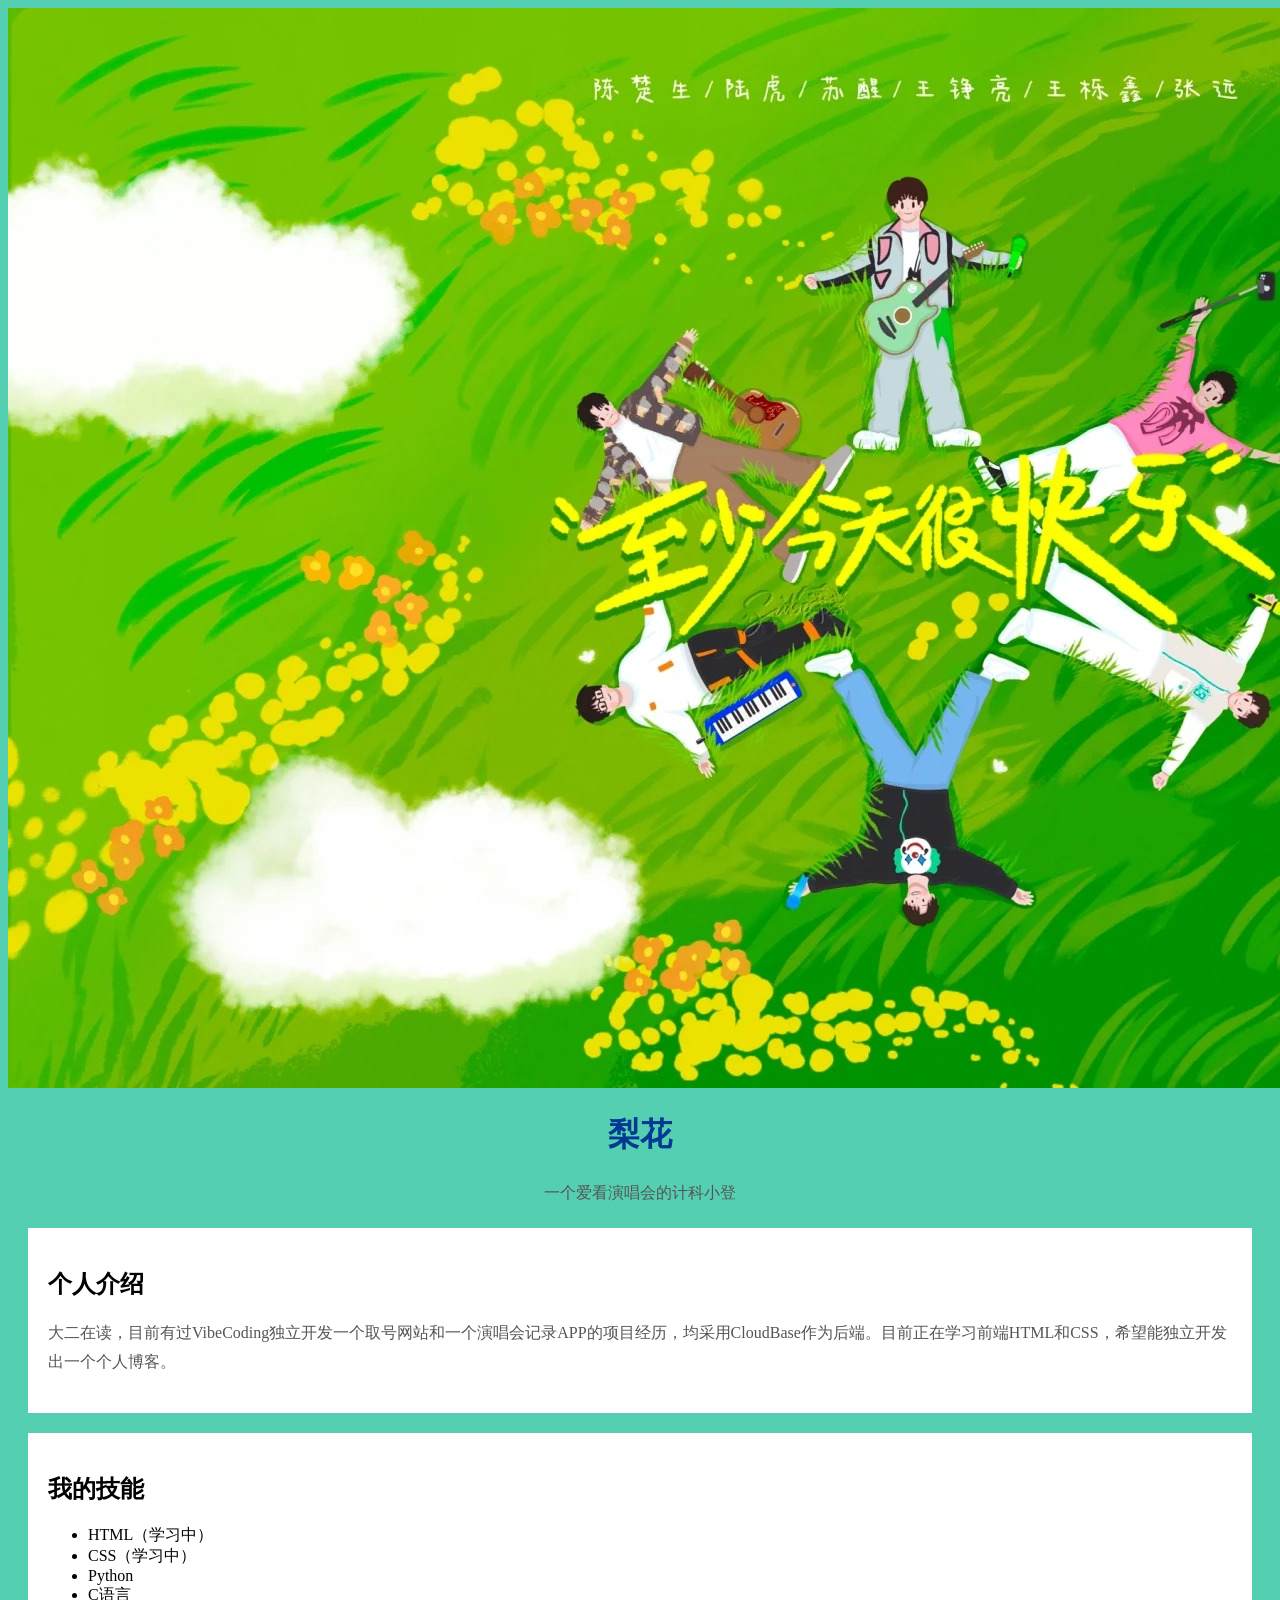
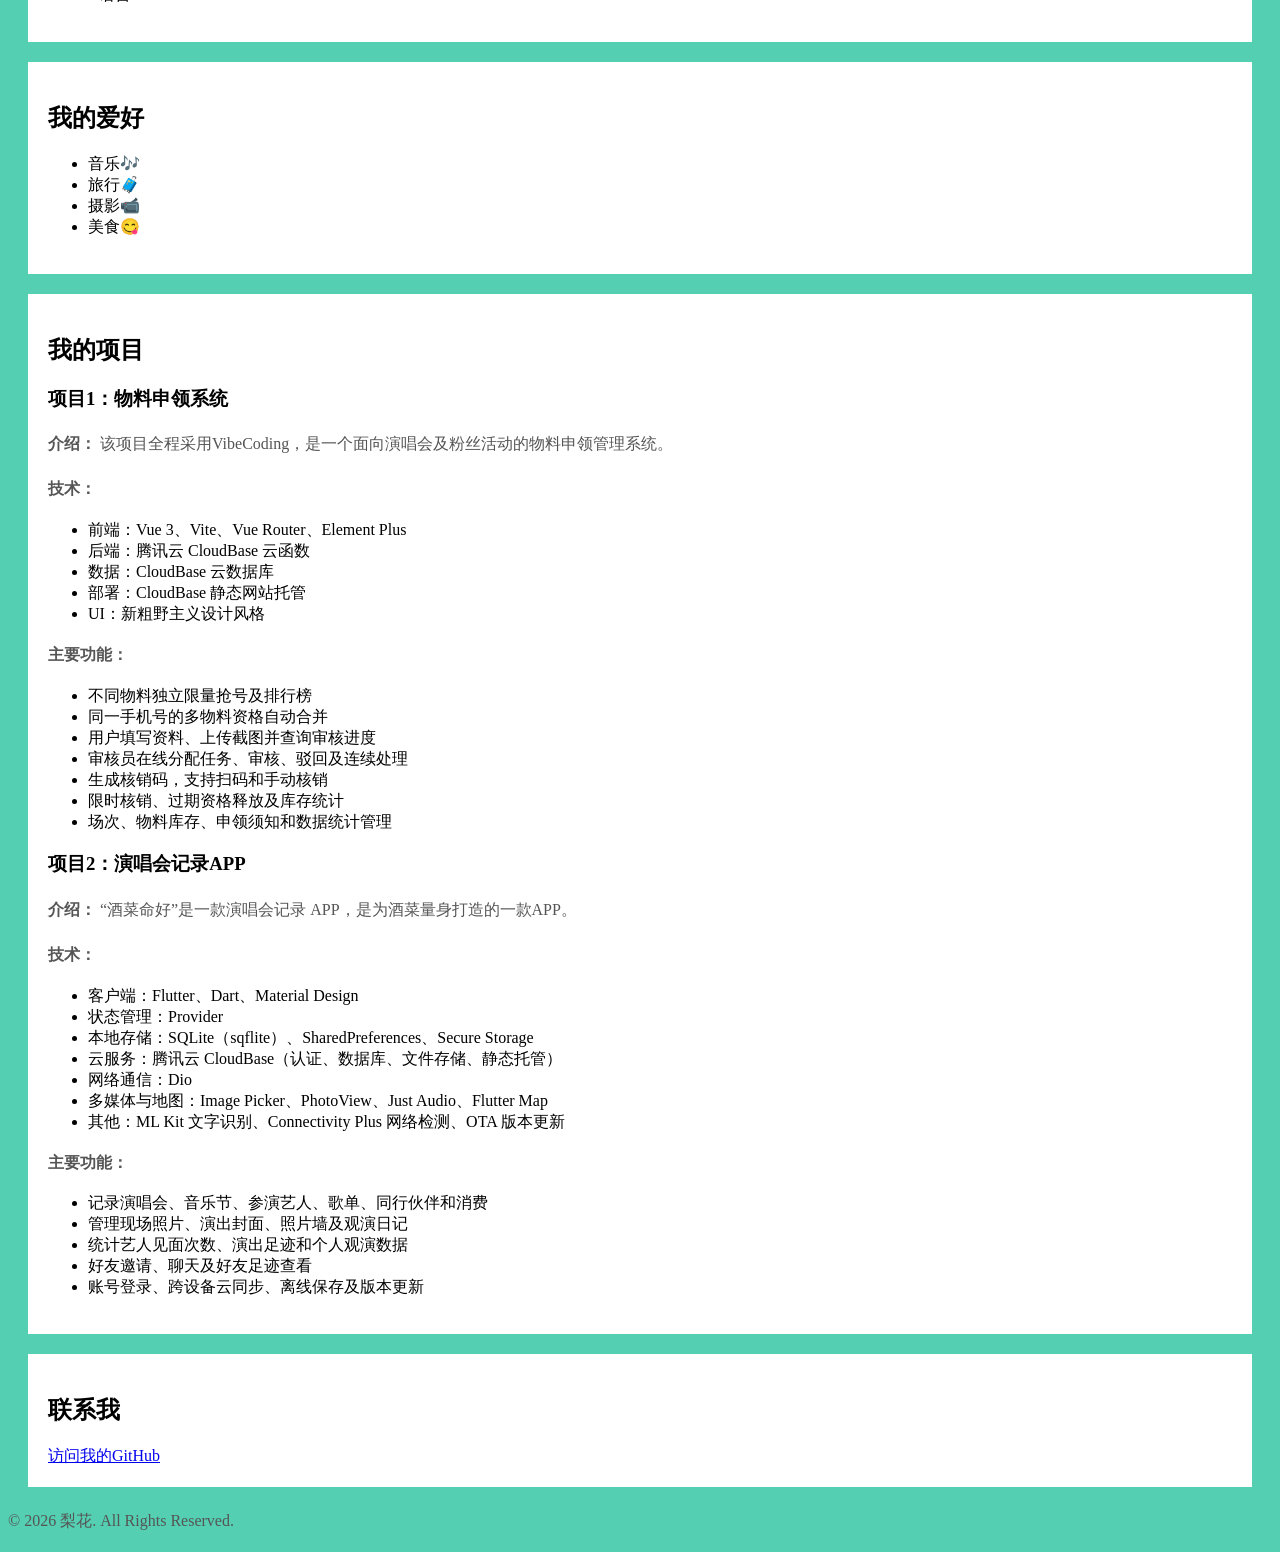
==== index.html @ 2bf2fe08 "Rename My Personal Profile.html to index.html" ====
<!DOCTYPE html>
<html lang="zh-CN">
<head>
    <style>
        body{
            background: #54cfb2; 

            font-family:
            Arial,
            "Microsoft YaHei"
            sans-serif;
        }

        h1{
            color: #003892;
            text-align: center;
        }

        p{
            color:#555 ;
            line-height: 1.8;
        }

        header{
            text-align: center;
        }

        section{
            background: #FFFFFF;
            margin: 20px;
            padding: 20px;
        }

    </style>
    <meta charset="UTF-8">
    <meta name="viewport" content="width=device-width, initial-scale=1.0">
    <title>我的个人主页</title>
</head>
<body>
    <header>
        <img src="avatar.jpg" alt="梨花的头像">
        <h1>梨花</h1>
        <p>一个爱看演唱会的计科小登</p>
    </header>
    <main>
        <section>
            <h2>个人介绍</h2>

            <p>
                大二在读，目前有过VibeCoding独立开发一个取号网站和一个演唱会记录APP的项目经历，均采用CloudBase作为后端。目前正在学习前端HTML和CSS，希望能独立开发出一个个人博客。
            </p>
        </section>

        <section>
            <h2>我的技能</h2>

            <ul>
                <li>HTML（学习中）</li>
                <li>CSS（学习中）</li>
                <li>Python</li>
                <li>C语言</li>
            </ul>
        </section>

        <section>
            <h2>我的爱好</h2>
            <ul>
                <li>音乐🎶</li>
                <li>旅行🧳</li>
                <li>摄影📹</li>
                <li>美食😋</li>
            </ul>
        </section>

        <section>
            <h2>我的项目</h2>
            <article>

                <h3>项目1：物料申领系统</h3>
                <p>
                    <strong>介绍：</strong>
                    该项目全程采用VibeCoding，是一个面向演唱会及粉丝活动的物料申领管理系统。
                </p>
                <p>
                    <strong>技术：</strong>
                </p>

                <ul>
                    <li>前端：Vue 3、Vite、Vue Router、Element Plus</li>
                    <li>后端：腾讯云 CloudBase 云函数</li>
                    <li>数据：CloudBase 云数据库</li>
                    <li>部署：CloudBase 静态网站托管</li>
                    <li>UI：新粗野主义设计风格</li>
                </ul>

                <p>
                    <strong>主要功能：</strong>
                </p>

                <ul>
                    <li>不同物料独立限量抢号及排行榜</li>
                    <li>同一手机号的多物料资格自动合并</li>
                    <li>用户填写资料、上传截图并查询审核进度</li>
                    <li>审核员在线分配任务、审核、驳回及连续处理</li>
                    <li>生成核销码，支持扫码和手动核销</li>
                    <li>限时核销、过期资格释放及库存统计</li>
                    <li>场次、物料库存、申领须知和数据统计管理</li>
                </ul>

            </article>

            <article>

                <h3>项目2：演唱会记录APP</h3>
                
                <p>
                    <strong>介绍：</strong>
                    “酒菜命好”是一款演唱会记录 APP，是为酒菜量身打造的一款APP。
                </p>

                <p>
                    <strong>技术：</strong>
                </p>

                <ul>
                    <li>客户端：Flutter、Dart、Material Design</li>
                    <li>状态管理：Provider</li>
                    <li>本地存储：SQLite（sqflite）、SharedPreferences、Secure Storage</li>
                    <li>云服务：腾讯云 CloudBase（认证、数据库、文件存储、静态托管）</li>
                    <li>网络通信：Dio</li>
                    <li>多媒体与地图：Image Picker、PhotoView、Just Audio、Flutter Map</li>
                    <li>其他：ML Kit 文字识别、Connectivity Plus 网络检测、OTA 版本更新</li>
                </ul>

                <p>
                    <strong>主要功能：</strong>
                </p>

                <ul>
                    <li>记录演唱会、音乐节、参演艺人、歌单、同行伙伴和消费</li>
                    <li>管理现场照片、演出封面、照片墙及观演日记</li>
                    <li>统计艺人见面次数、演出足迹和个人观演数据</li>
                    <li>好友邀请、聊天及好友足迹查看</li>
                    <li>账号登录、跨设备云同步、离线保存及版本更新</li>
                </ul>

            </article>
        </section>

        <section>
            <h2>联系我</h2>
            <a href="https://github.com/" target="_blank" rel="noopener noreferrer">访问我的GitHub</a>
        </section>

    </main>
    <footer>
        <p>
            © 2026 梨花. All Rights Reserved.
        </p>
    </footer>

</body>
</html>
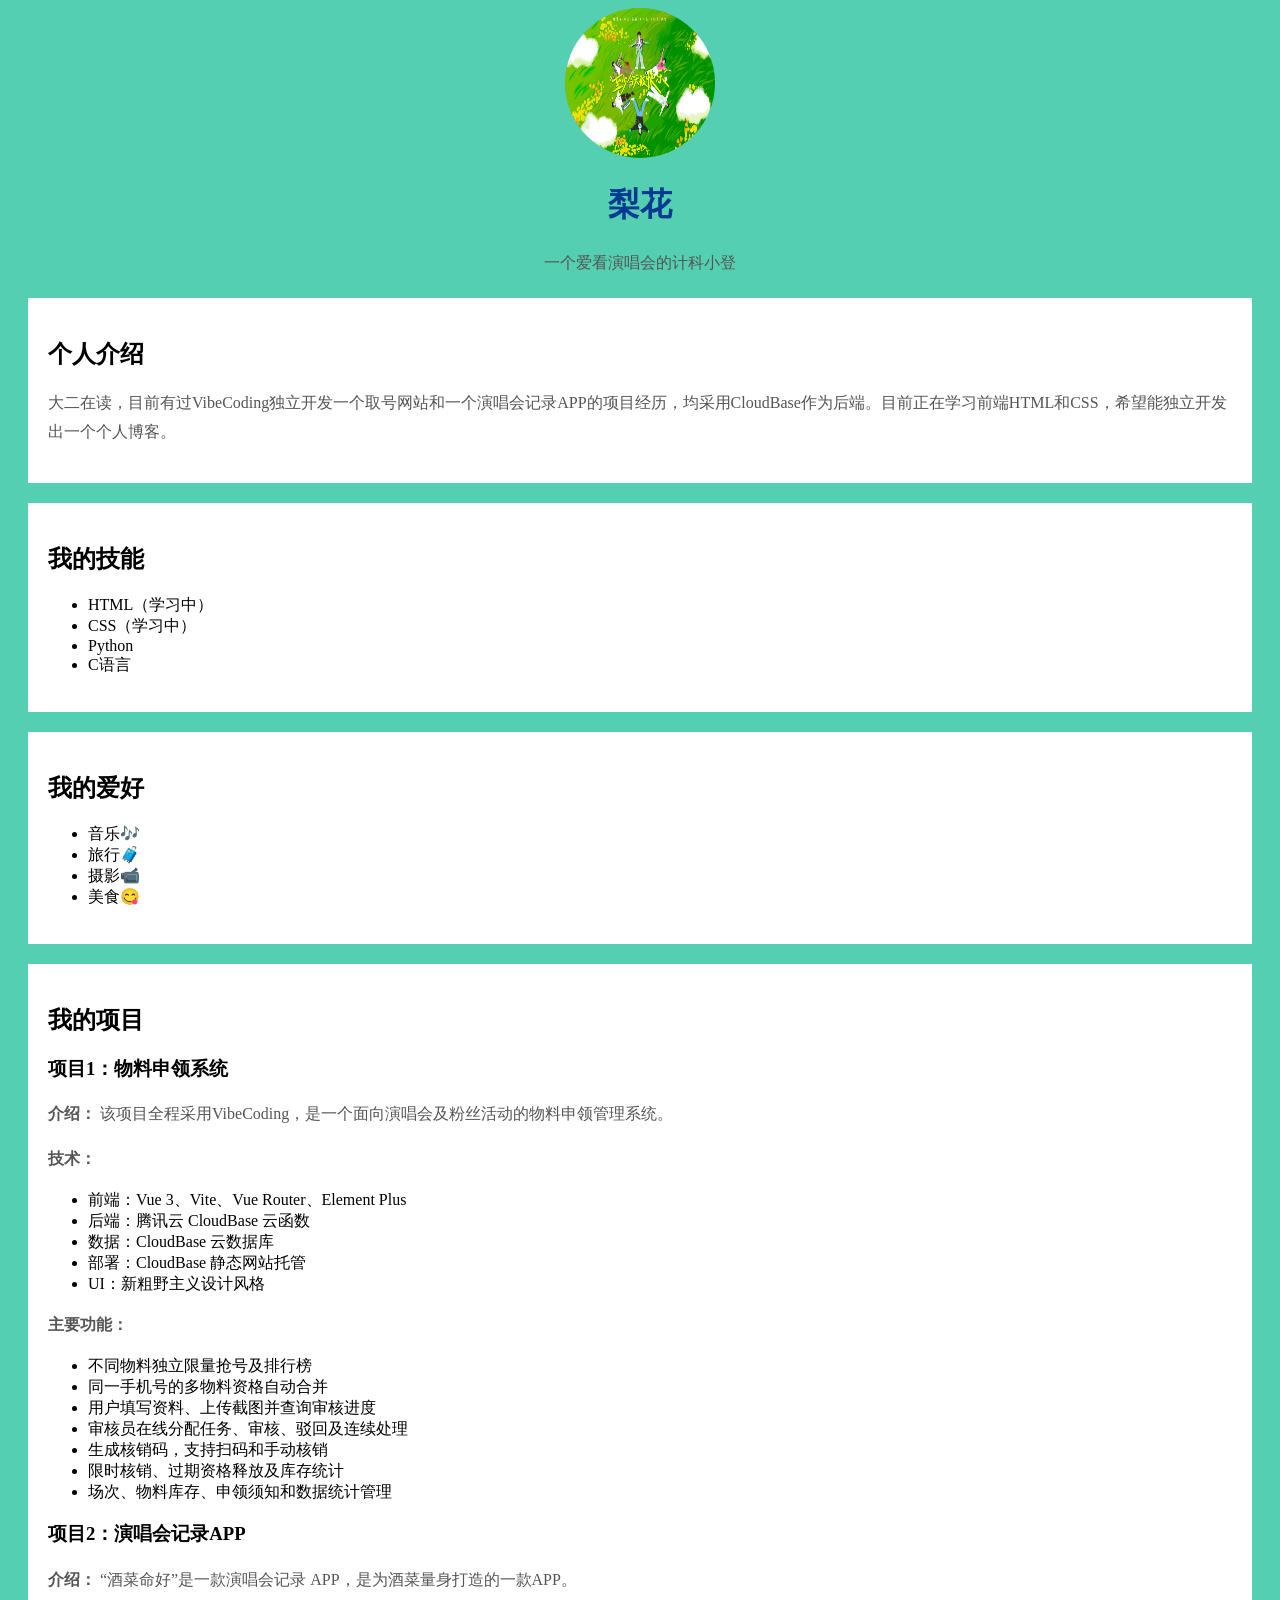
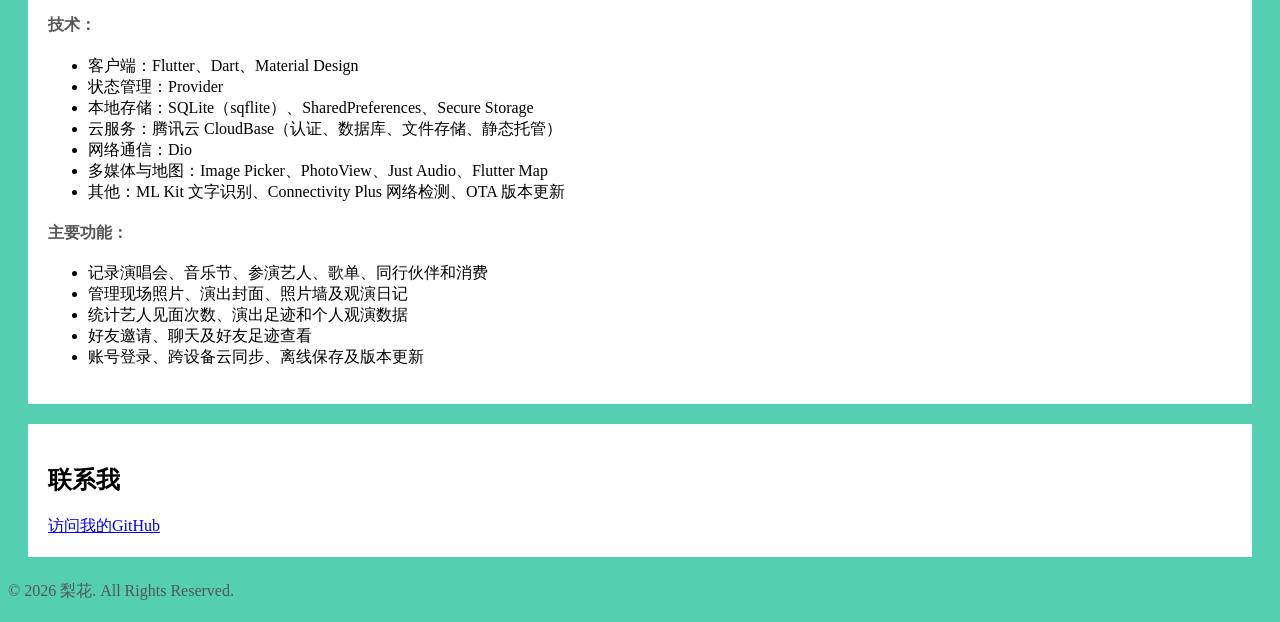
==== commit 26c9e9f5: "Add files via upload" ====
--- a/index.html
+++ b/index.html
@@ -31,6 +31,11 @@
             padding: 20px;
         }
 
+        header img{
+            width: 150px;
+            height: 150px;
+            border-radius: 50%;
+        }
     </style>
     <meta charset="UTF-8">
     <meta name="viewport" content="width=device-width, initial-scale=1.0">
@@ -38,7 +43,7 @@
 </head>
 <body>
     <header>
-        <img src="avatar.jpg" alt="梨花的头像">
+        <img src="avatar.jpg" alt="梨花的头像" style="">
         <h1>梨花</h1>
         <p>一个爱看演唱会的计科小登</p>
     </header>
@@ -160,4 +165,4 @@
     </footer>
 
 </body>
-</html>
+</html>
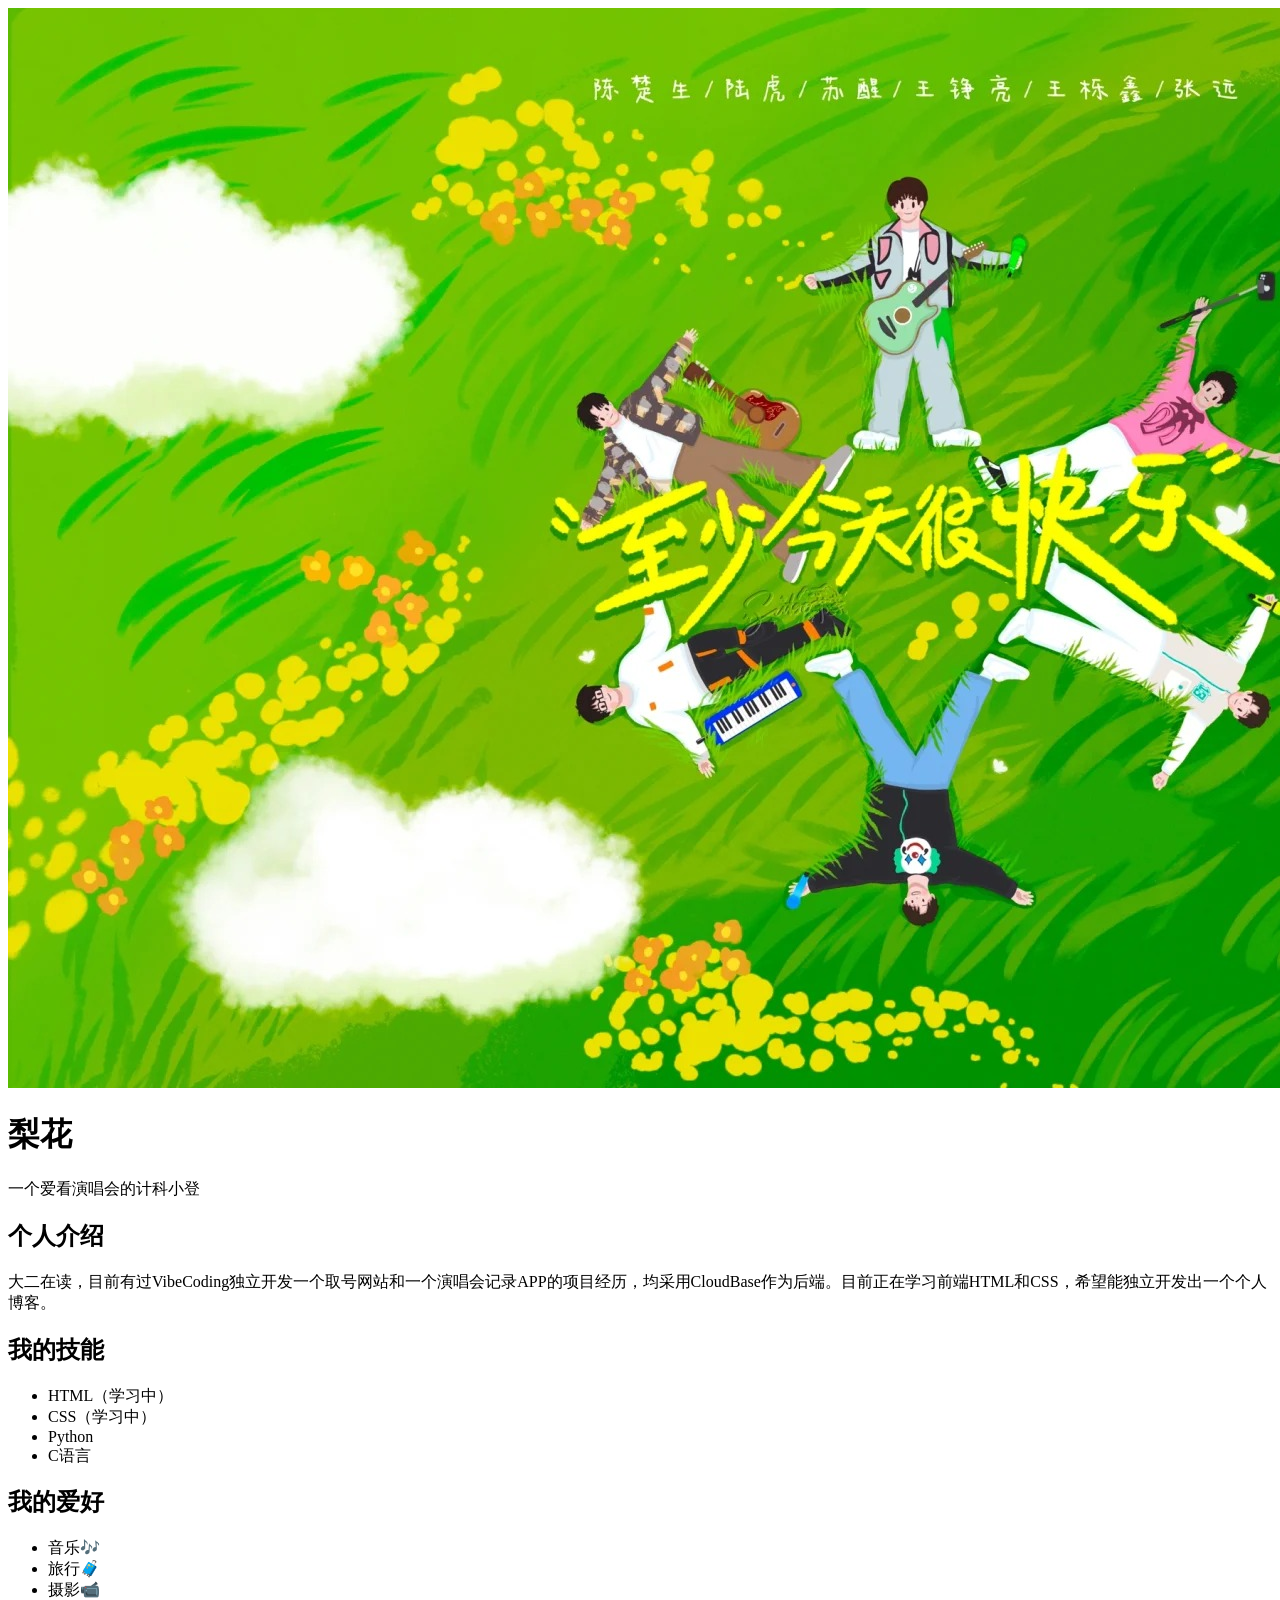
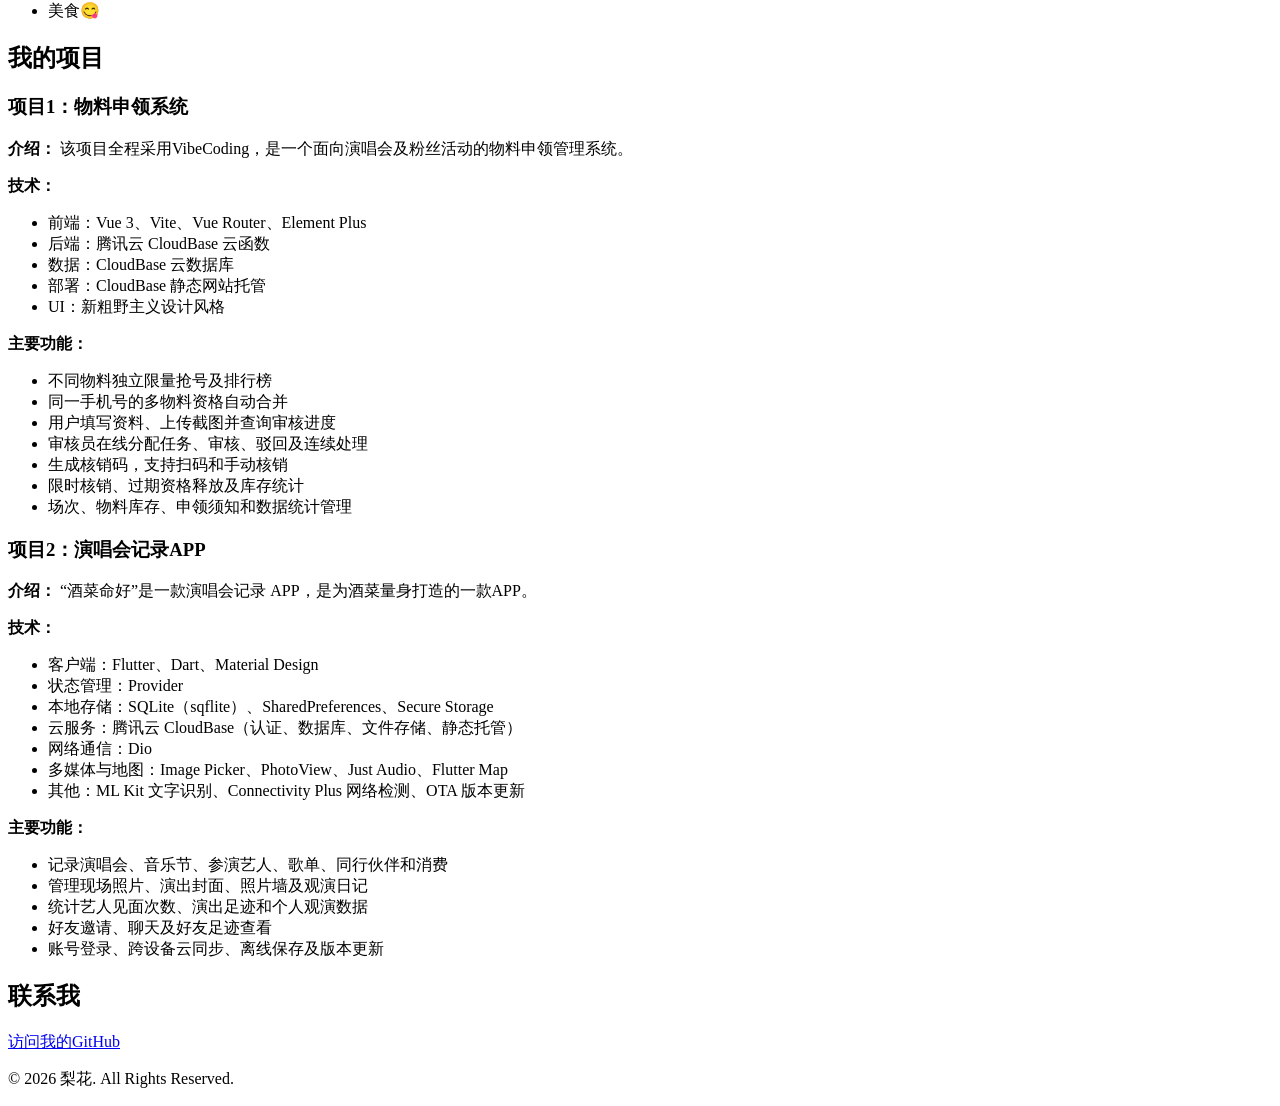
==== commit 852e12a6: "Add files via upload" ====
--- a/index.html
+++ b/index.html
@@ -1,49 +1,14 @@
 <!DOCTYPE html>
 <html lang="zh-CN">
 <head>
-    <style>
-        body{
-            background: #54cfb2; 
-
-            font-family:
-            Arial,
-            "Microsoft YaHei"
-            sans-serif;
-        }
-
-        h1{
-            color: #003892;
-            text-align: center;
-        }
-
-        p{
-            color:#555 ;
-            line-height: 1.8;
-        }
-
-        header{
-            text-align: center;
-        }
-
-        section{
-            background: #FFFFFF;
-            margin: 20px;
-            padding: 20px;
-        }
-
-        header img{
-            width: 150px;
-            height: 150px;
-            border-radius: 50%;
-        }
-    </style>
     <meta charset="UTF-8">
     <meta name="viewport" content="width=device-width, initial-scale=1.0">
     <title>我的个人主页</title>
+    <link rel="stylesheet" href="css/style.css">
 </head>
 <body>
     <header>
-        <img src="avatar.jpg" alt="梨花的头像" style="">
+        <img src="avatar.jpg" alt="梨花的头像">
         <h1>梨花</h1>
         <p>一个爱看演唱会的计科小登</p>
     </header>
@@ -60,20 +25,20 @@
             <h2>我的技能</h2>
 
             <ul>
-                <li>HTML（学习中）</li>
-                <li>CSS（学习中）</li>
-                <li>Python</li>
-                <li>C语言</li>
+                <li class="tag">HTML（学习中）</li>
+                <li class="tag">CSS（学习中）</li>
+                <li class="tag">Python</li>
+                <li class="tag">C语言</li>
             </ul>
         </section>
 
         <section>
             <h2>我的爱好</h2>
             <ul>
-                <li>音乐🎶</li>
-                <li>旅行🧳</li>
-                <li>摄影📹</li>
-                <li>美食😋</li>
+                <li class="tag">音乐🎶</li>
+                <li class="tag">旅行🧳</li>
+                <li class="tag">摄影📹</li>
+                <li class="tag">美食😋</li>
             </ul>
         </section>
 
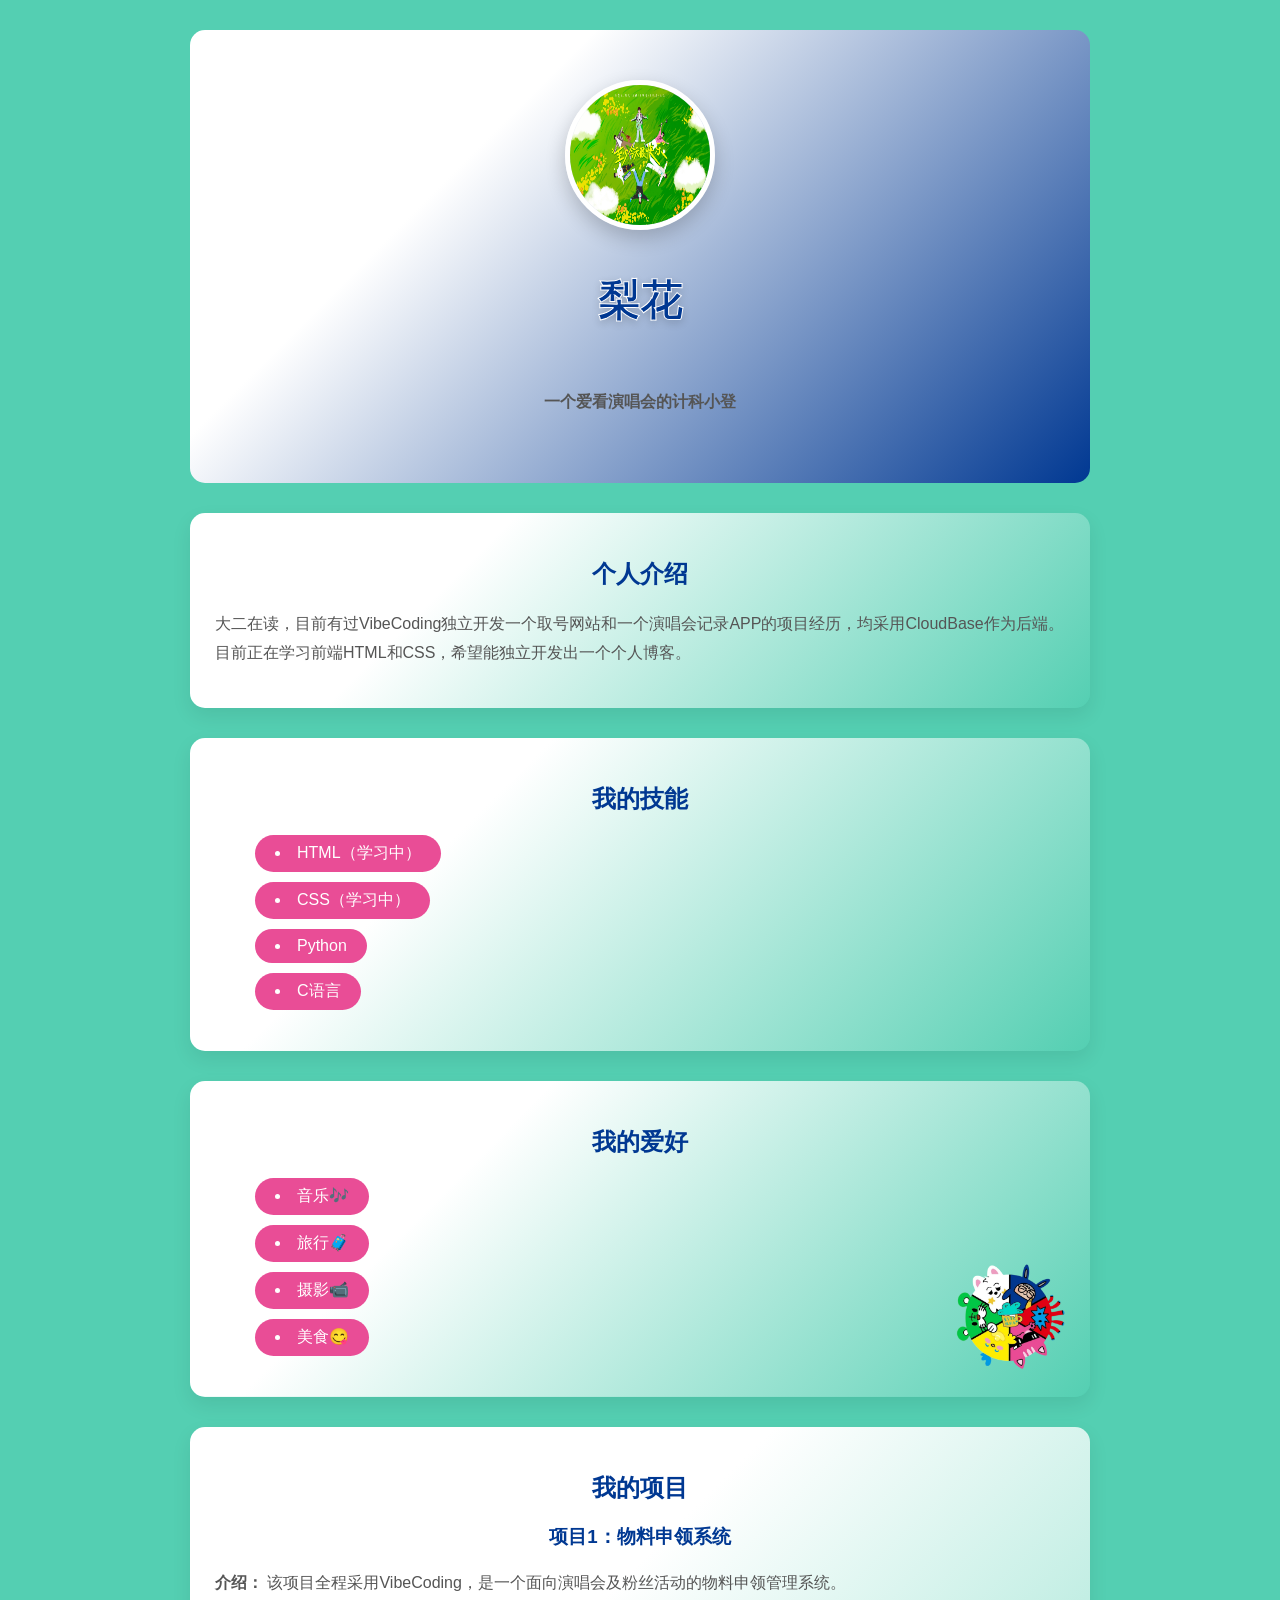
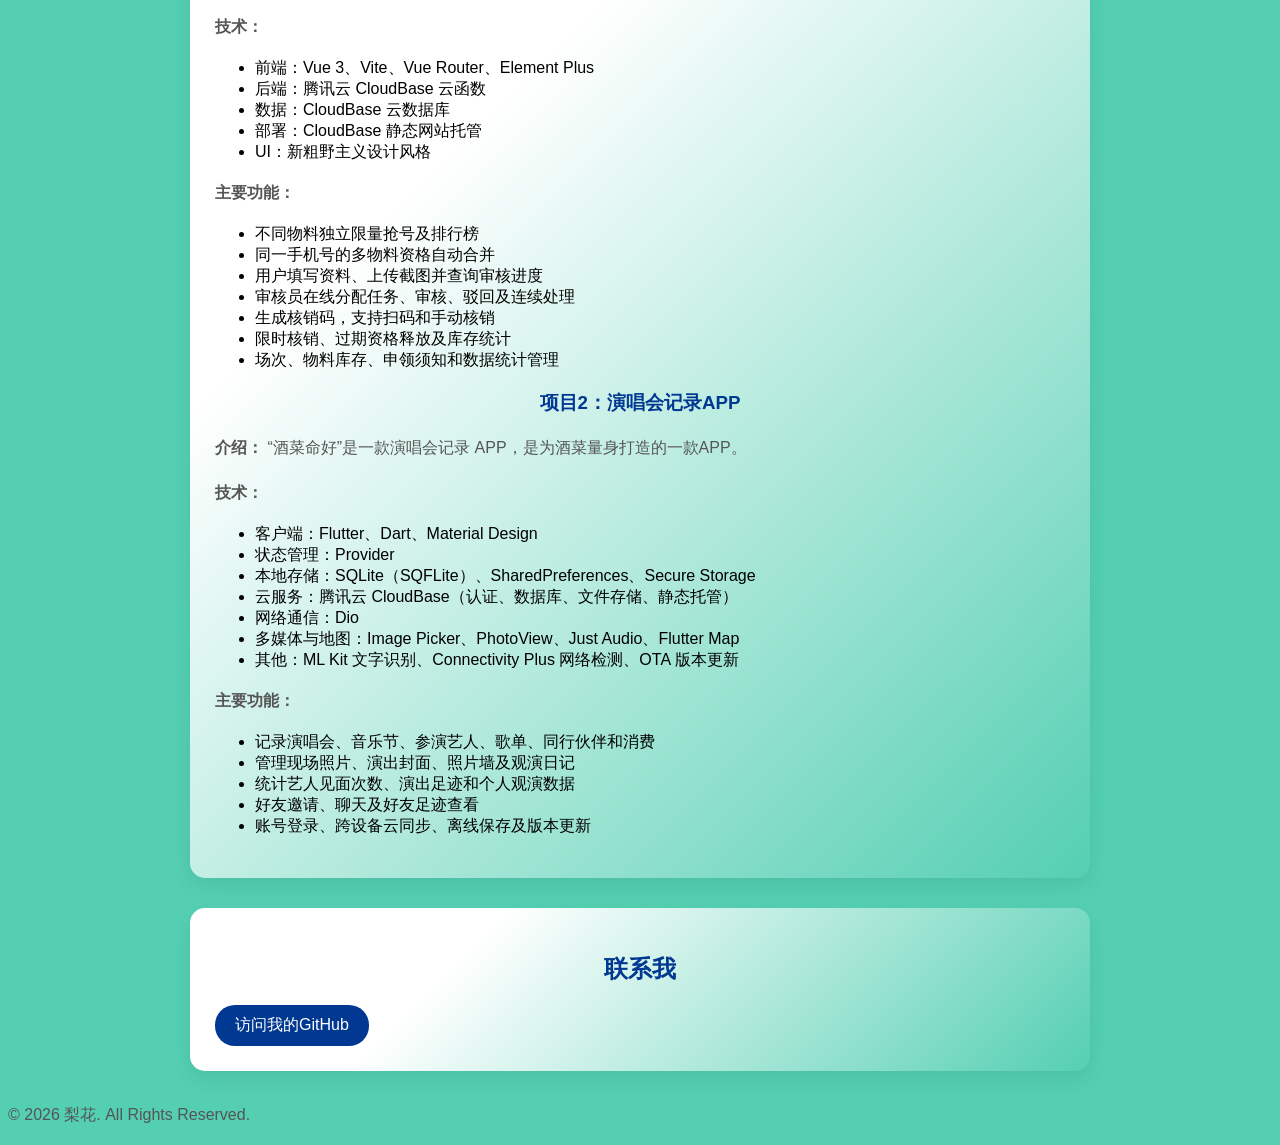
==== commit d66f7506: "Add files via upload" ====
--- a/index.html
+++ b/index.html
@@ -8,7 +8,7 @@
 </head>
 <body>
     <header>
-        <img src="avatar.jpg" alt="梨花的头像">
+        <img src="../image/avatar.jpg" alt="梨花的头像">
         <h1>梨花</h1>
         <p>一个爱看演唱会的计科小登</p>
     </header>
@@ -32,7 +32,7 @@
             </ul>
         </section>
 
-        <section>
+        <section class="about">
             <h2>我的爱好</h2>
             <ul>
                 <li class="tag">音乐🎶</li>
@@ -95,7 +95,7 @@
                 <ul>
                     <li>客户端：Flutter、Dart、Material Design</li>
                     <li>状态管理：Provider</li>
-                    <li>本地存储：SQLite（sqflite）、SharedPreferences、Secure Storage</li>
+                    <li>本地存储：SQLite（SQFLite）、SharedPreferences、Secure Storage</li>
                     <li>云服务：腾讯云 CloudBase（认证、数据库、文件存储、静态托管）</li>
                     <li>网络通信：Dio</li>
                     <li>多媒体与地图：Image Picker、PhotoView、Just Audio、Flutter Map</li>
--- a/css/style.css
+++ b/css/style.css
@@ -0,0 +1,127 @@
+*{
+    box-sizing: border-box;
+}
+body{
+    background: #54cfb2; 
+    font-family:
+    Arial,
+    "Microsoft YaHei",
+    sans-serif;
+}
+
+h1,
+h2,
+h3{
+    color: #003892;
+    text-align: center;
+}
+
+p{
+    color:#555 ;
+    line-height: 1.8;
+}
+
+header{
+    display: flex;
+    flex-direction: column;
+    align-items: center;
+    gap: 15px;
+
+    max-width: 900px;
+    margin: 30px auto;
+    padding: 50px 20px;
+    border-radius: 15px;
+
+    background: linear-gradient(
+        135deg,
+        #ffffff 0%,
+        #ffffff 30%,
+        #003892 100%
+    );
+}
+
+section{
+    box-shadow:0 8px 20px rgba(0,0,0,0.08);
+    margin: 30px auto;
+    padding: 25px;
+    max-width: 900px;
+    border-radius: 15px;
+    background: linear-gradient(
+            135deg,
+            #ffffff 0%,
+            #ffffff 30%,
+            #54cfb2 100%
+    )
+}
+
+header img{
+    width: 150px;
+    height: 150px;
+    border-radius: 50%;
+    border: 5px solid #ffffff;
+    box-shadow: 0 8px 20px rgba(0,0,0,0.2);
+}
+
+a{
+    display: inline-block;
+
+    background: #003892;
+    color: #ffffff;
+
+    padding: 10px 20px;
+    border-radius: 20px;
+
+    text-decoration: none;
+}
+
+a:visited{
+    color: #ffffff;
+}
+
+a:hover{
+    background: #f3c62f;
+    color: #000000;
+}
+
+.tag{
+    background:#e94d96;
+    color:#ffffff;
+    padding: 8px 20px;
+    border-radius: 20px;
+    margin: 10px 0;
+    width: fit-content;
+    list-style-position:inside;
+}
+.about{
+
+    background-image:
+        url("../image/1.png"),
+        linear-gradient(
+            135deg,
+            #ffffff 0%,
+            #ffffff 30%,
+            #54cfb2 100%
+        );
+
+    background-repeat:
+        no-repeat,
+        no-repeat;
+
+    background-position:
+        right bottom,
+        center;
+
+    background-size:
+        160px,
+        cover;
+}
+header h1{
+    color:#003892;
+    font-size:42px;
+
+    -webkit-text-stroke:1px white;
+    text-shadow:0 3px 8px rgba(0,0,0,.2);
+}
+header p{
+    font-weight: bold;
+}
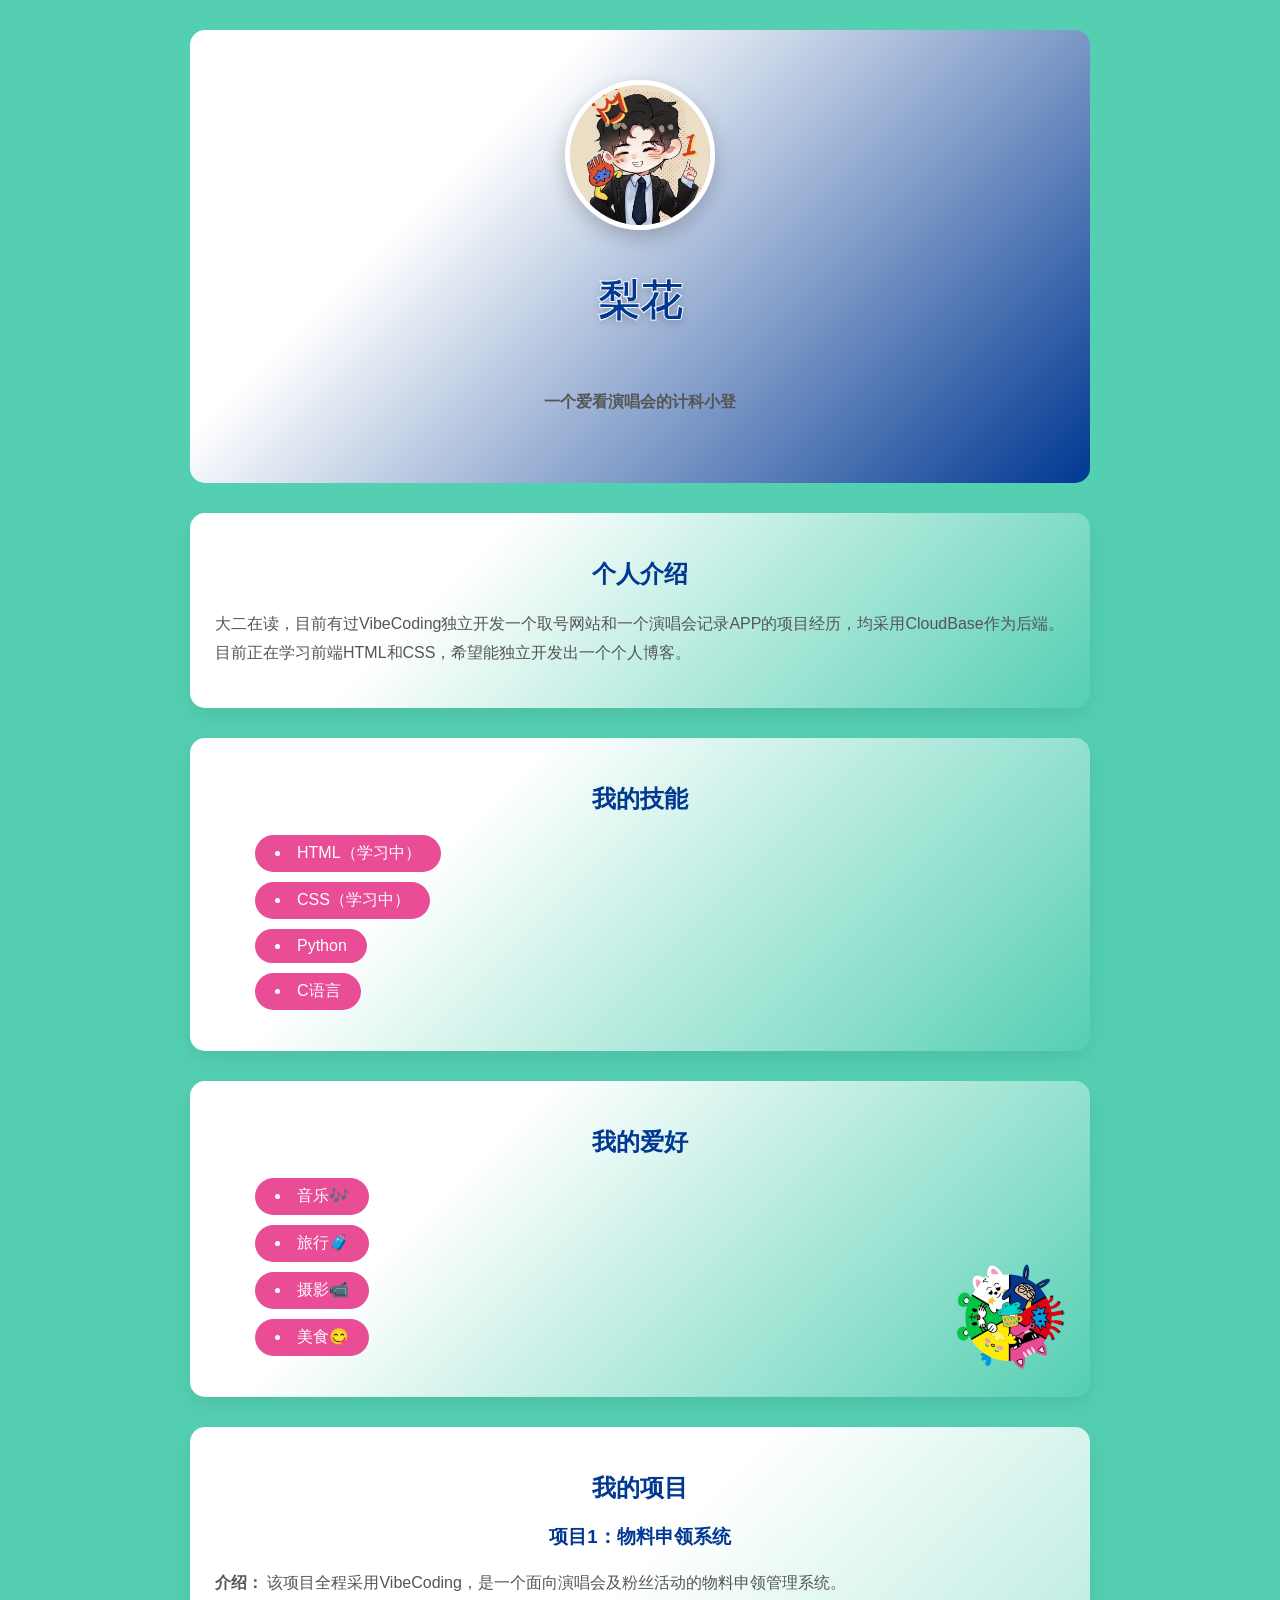
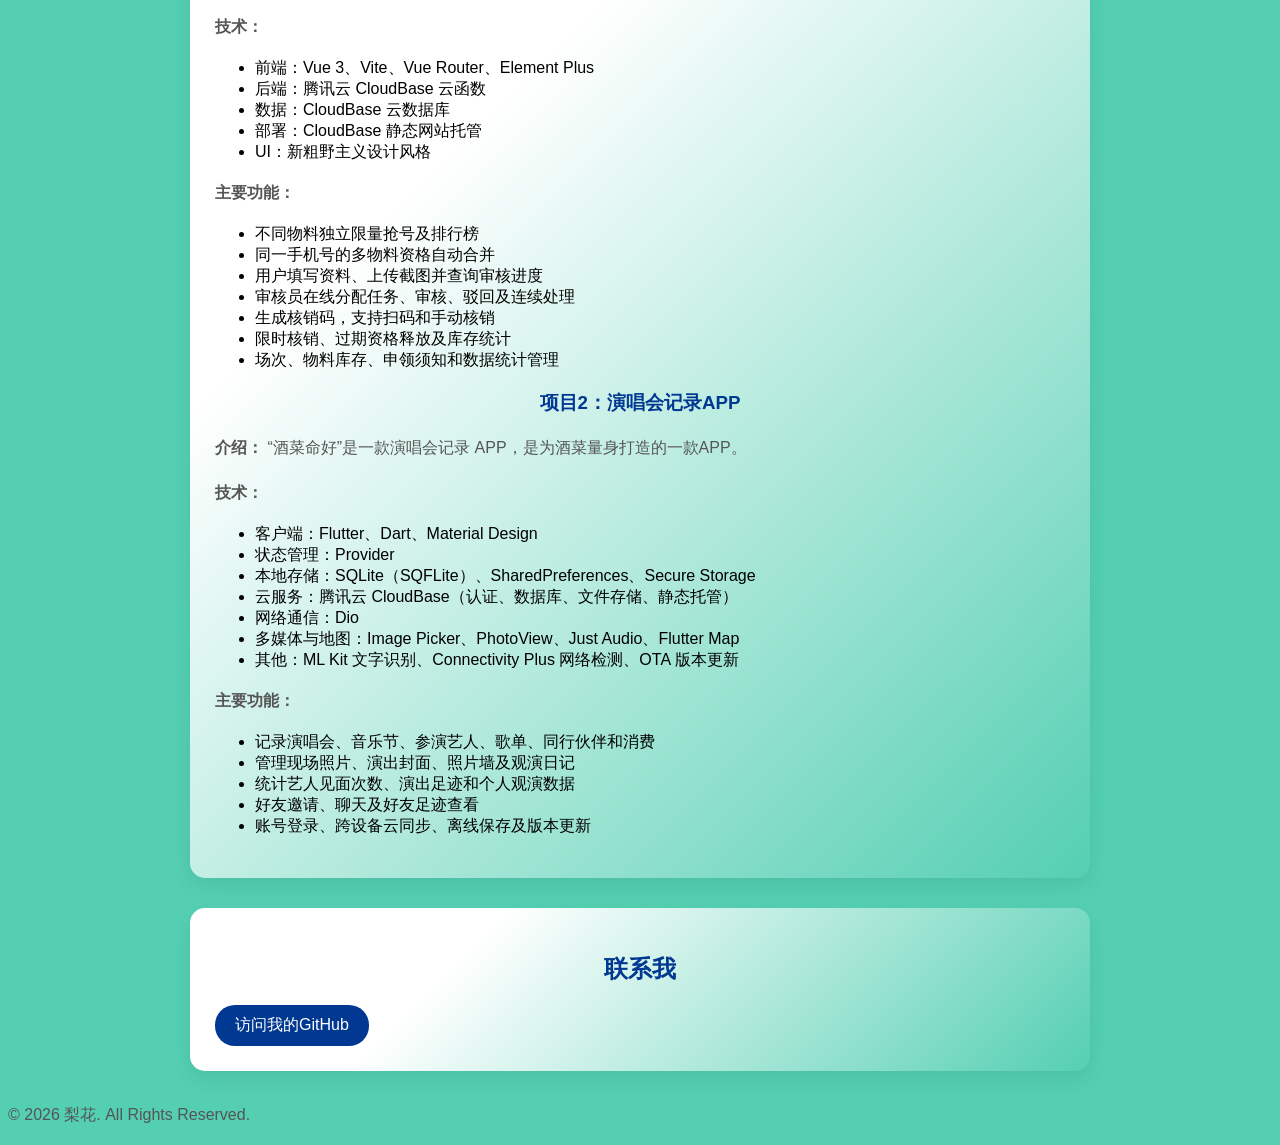
==== commit 2eee48f0: "Add files via upload" ====
--- a/index.html
+++ b/index.html
@@ -8,7 +8,7 @@
 </head>
 <body>
     <header>
-        <img src="../image/avatar.jpg" alt="梨花的头像">
+        <img src="./image/avatar.jpg" alt="梨花的头像">
         <h1>梨花</h1>
         <p>一个爱看演唱会的计科小登</p>
     </header>
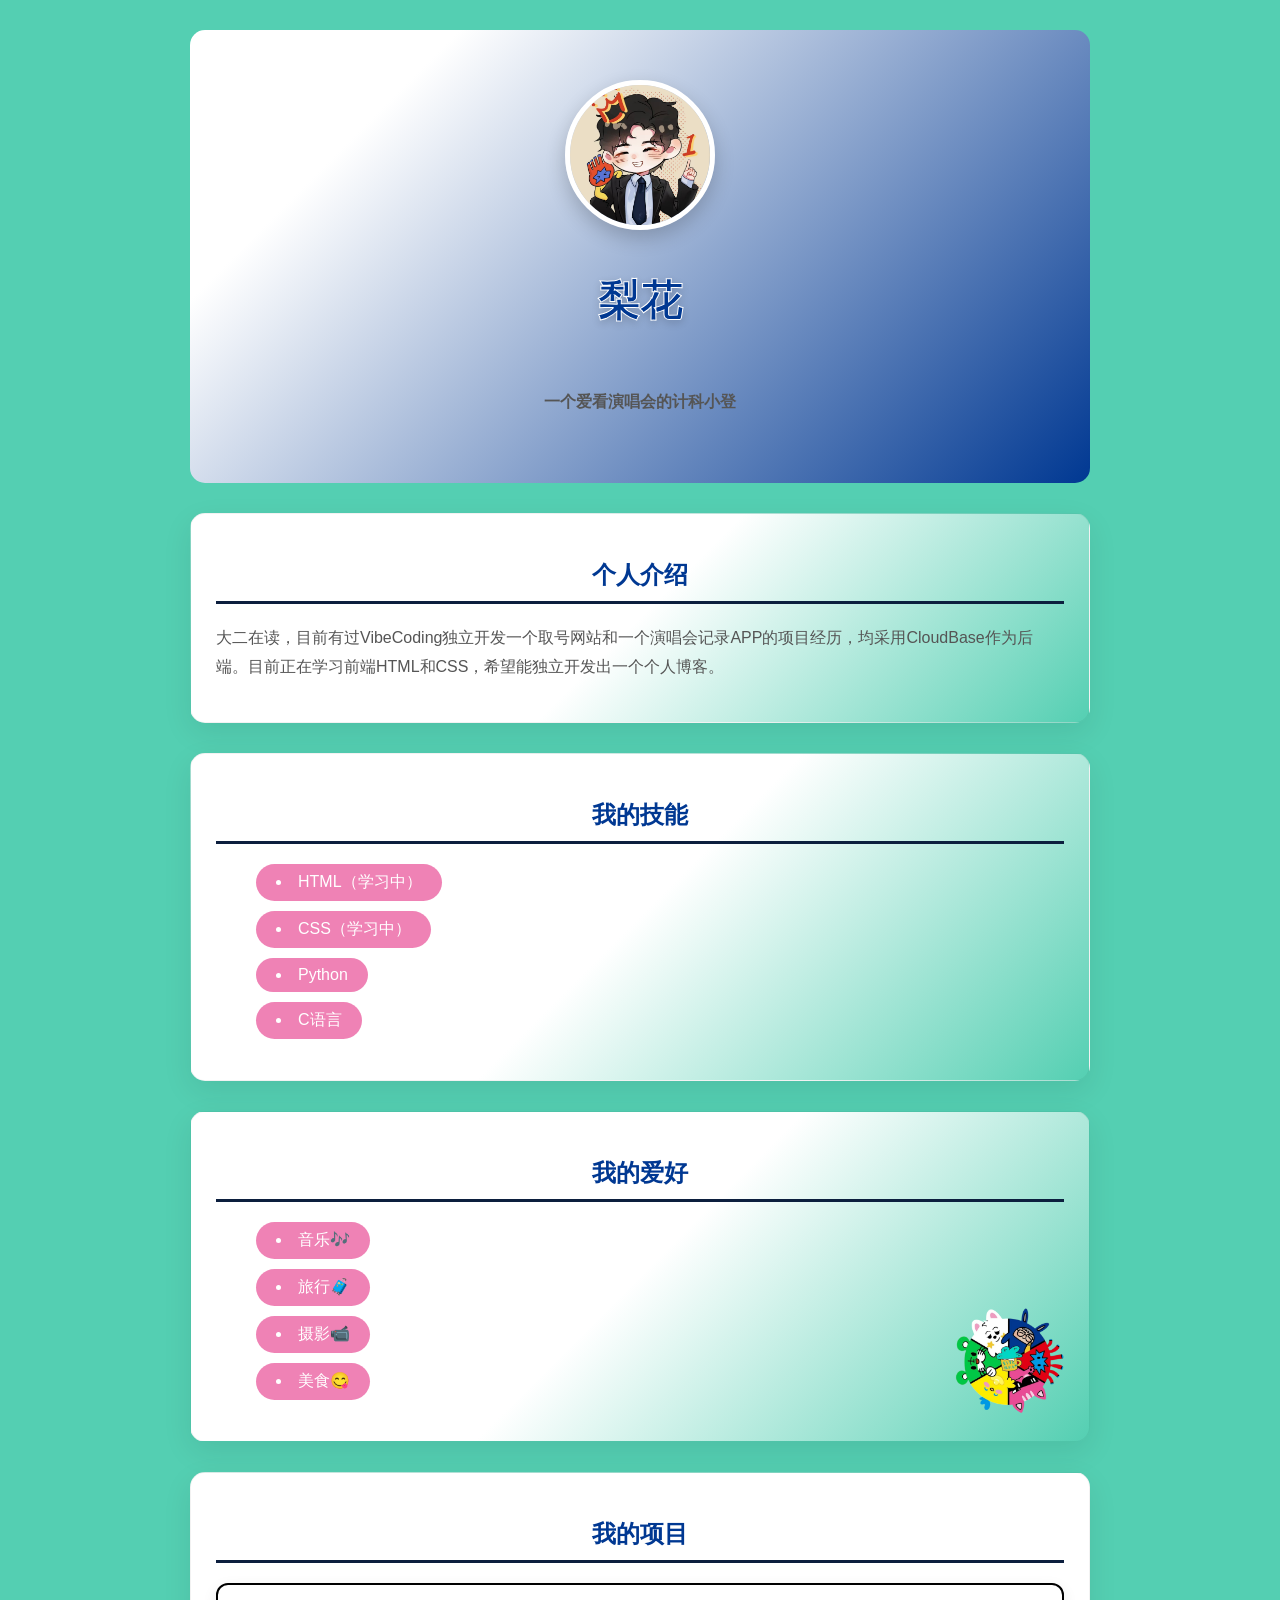
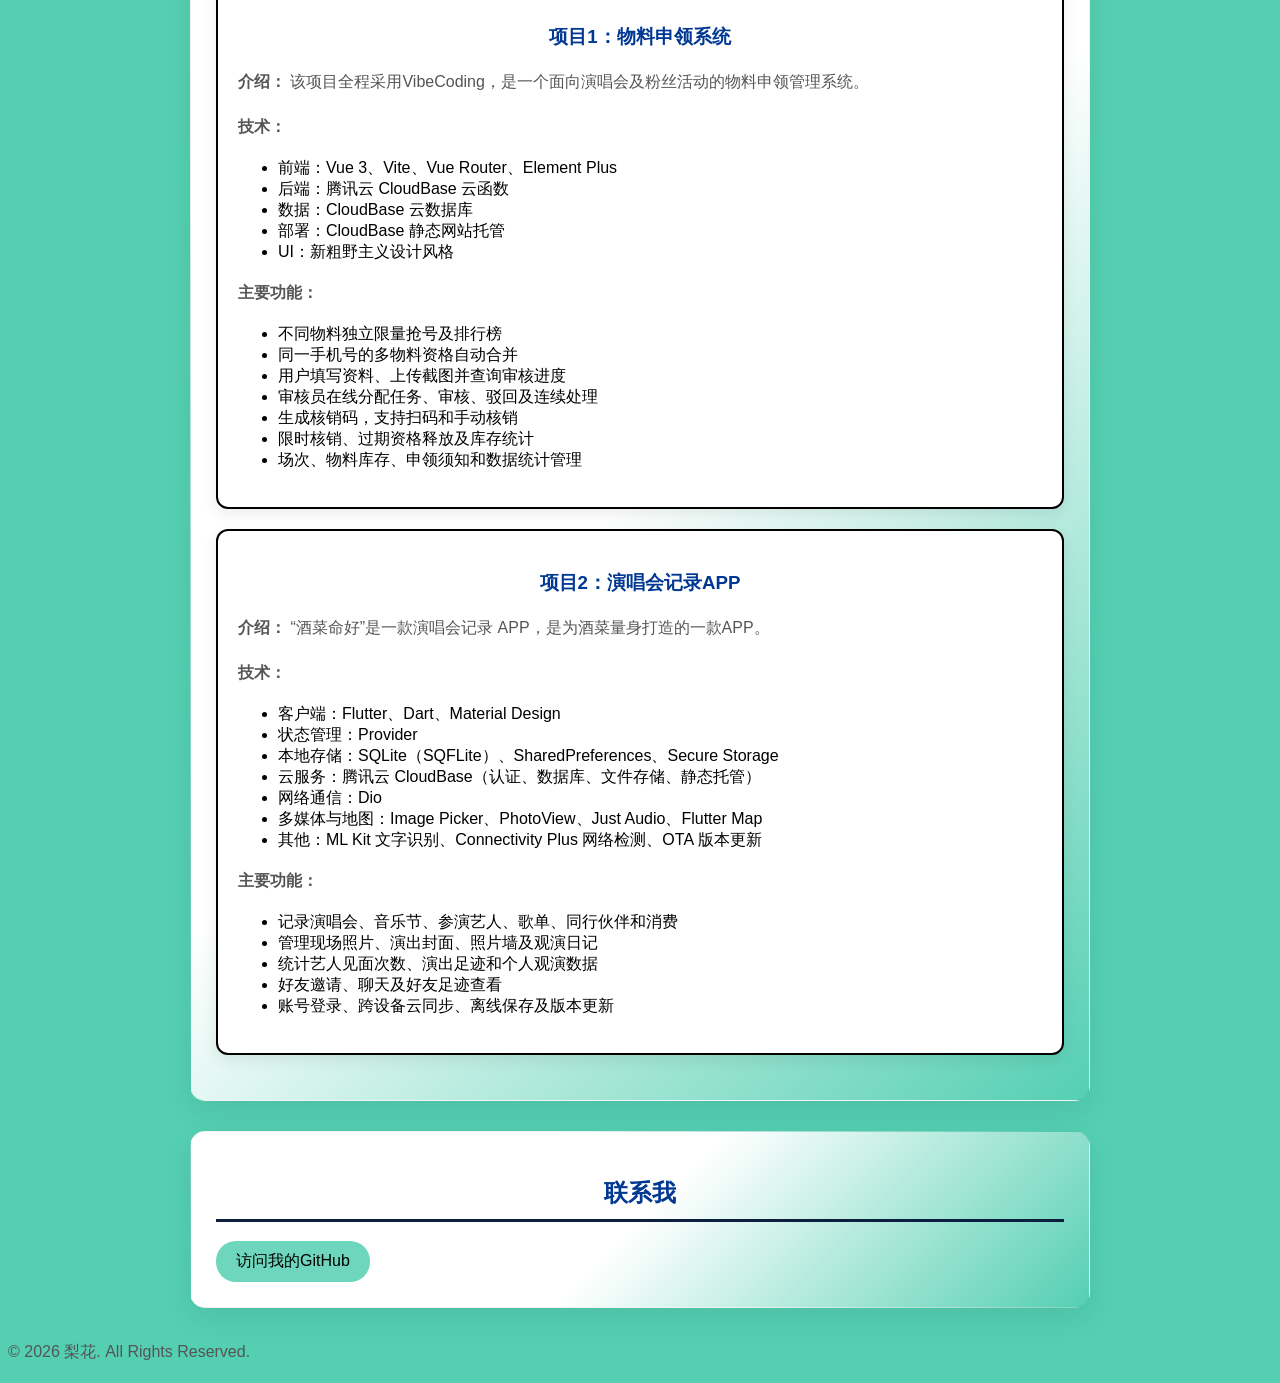
==== commit 3635f8d6: "Add files via upload" ====
--- a/index.html
+++ b/index.html
@@ -44,7 +44,7 @@
 
         <section>
             <h2>我的项目</h2>
-            <article>
+            <article class="project-card">
 
                 <h3>项目1：物料申领系统</h3>
                 <p>
@@ -79,7 +79,7 @@
 
             </article>
 
-            <article>
+            <article class="project-card">
 
                 <h3>项目2：演唱会记录APP</h3>
                 
--- a/css/style.css
+++ b/css/style.css
@@ -14,6 +14,11 @@
 h3{
     color: #003892;
     text-align: center;
+}
+
+h2{
+    border-bottom: 3px solid #0c1f3e;
+    padding-bottom: 10px;
 }
 
 p{
@@ -35,13 +40,13 @@
     background: linear-gradient(
         135deg,
         #ffffff 0%,
-        #ffffff 30%,
+        #ffffff 20%,
         #003892 100%
     );
 }
 
 section{
-    box-shadow:0 8px 20px rgba(0,0,0,0.08);
+    box-shadow:0 10px 30px rgba(0,0,0,0.08);
     margin: 30px auto;
     padding: 25px;
     max-width: 900px;
@@ -49,9 +54,10 @@
     background: linear-gradient(
             135deg,
             #ffffff 0%,
-            #ffffff 30%,
+            #ffffff 50%,
             #54cfb2 100%
-    )
+    );
+    border:1px solid rgba(0,0,0,0.05);
 }
 
 header img{
@@ -65,8 +71,8 @@
 a{
     display: inline-block;
 
-    background: #003892;
-    color: #ffffff;
+    background:rgba(84, 207, 178, 0.85);
+    color:#000000;
 
     padding: 10px 20px;
     border-radius: 20px;
@@ -74,23 +80,26 @@
     text-decoration: none;
 }
 
-a:visited{
-    color: #ffffff;
-}
-
 a:hover{
-    background: #f3c62f;
-    color: #000000;
+    background:rgba(0, 56, 146, 0.85);
+    color: #ffffff ;
 }
 
 .tag{
-    background:#e94d96;
+    background:rgba(233,77,150,0.7);
     color:#ffffff;
     padding: 8px 20px;
     border-radius: 20px;
     margin: 10px 0;
     width: fit-content;
     list-style-position:inside;
+    transition: 0.3s;
+}
+
+.tag:hover{
+    transform: 
+    translateY(-5px)
+    scale(1.05);
 }
 .about{
 
@@ -99,7 +108,7 @@
         linear-gradient(
             135deg,
             #ffffff 0%,
-            #ffffff 30%,
+            #ffffff 50%,
             #54cfb2 100%
         );
 
@@ -124,4 +133,20 @@
 }
 header p{
     font-weight: bold;
+}
+.project-card{
+
+    background:#ffffff;
+
+    padding:20px;
+
+    margin:20px 0;
+
+    border-radius:12px;
+
+    box-shadow:
+    0 5px 15px rgba(0,0,0,0.08);
+
+    border: 2px solid #000000;
+
 }
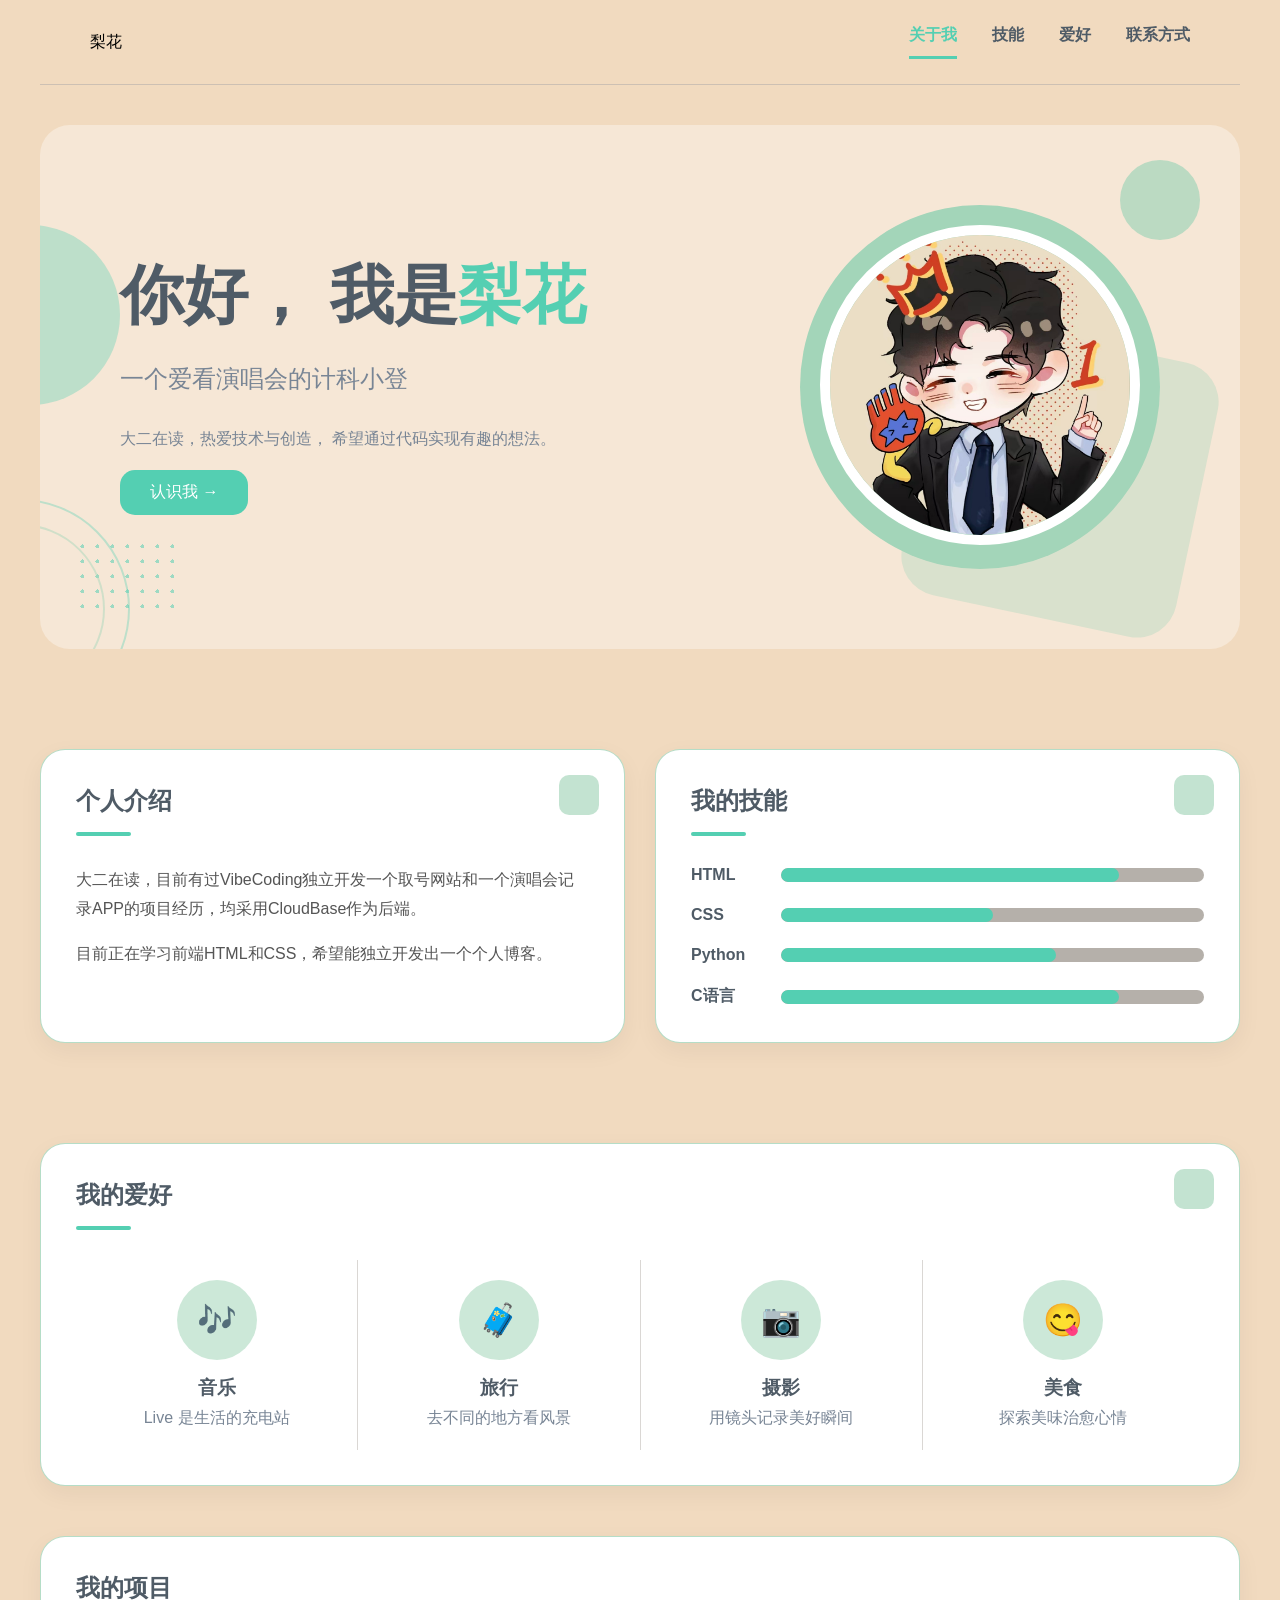
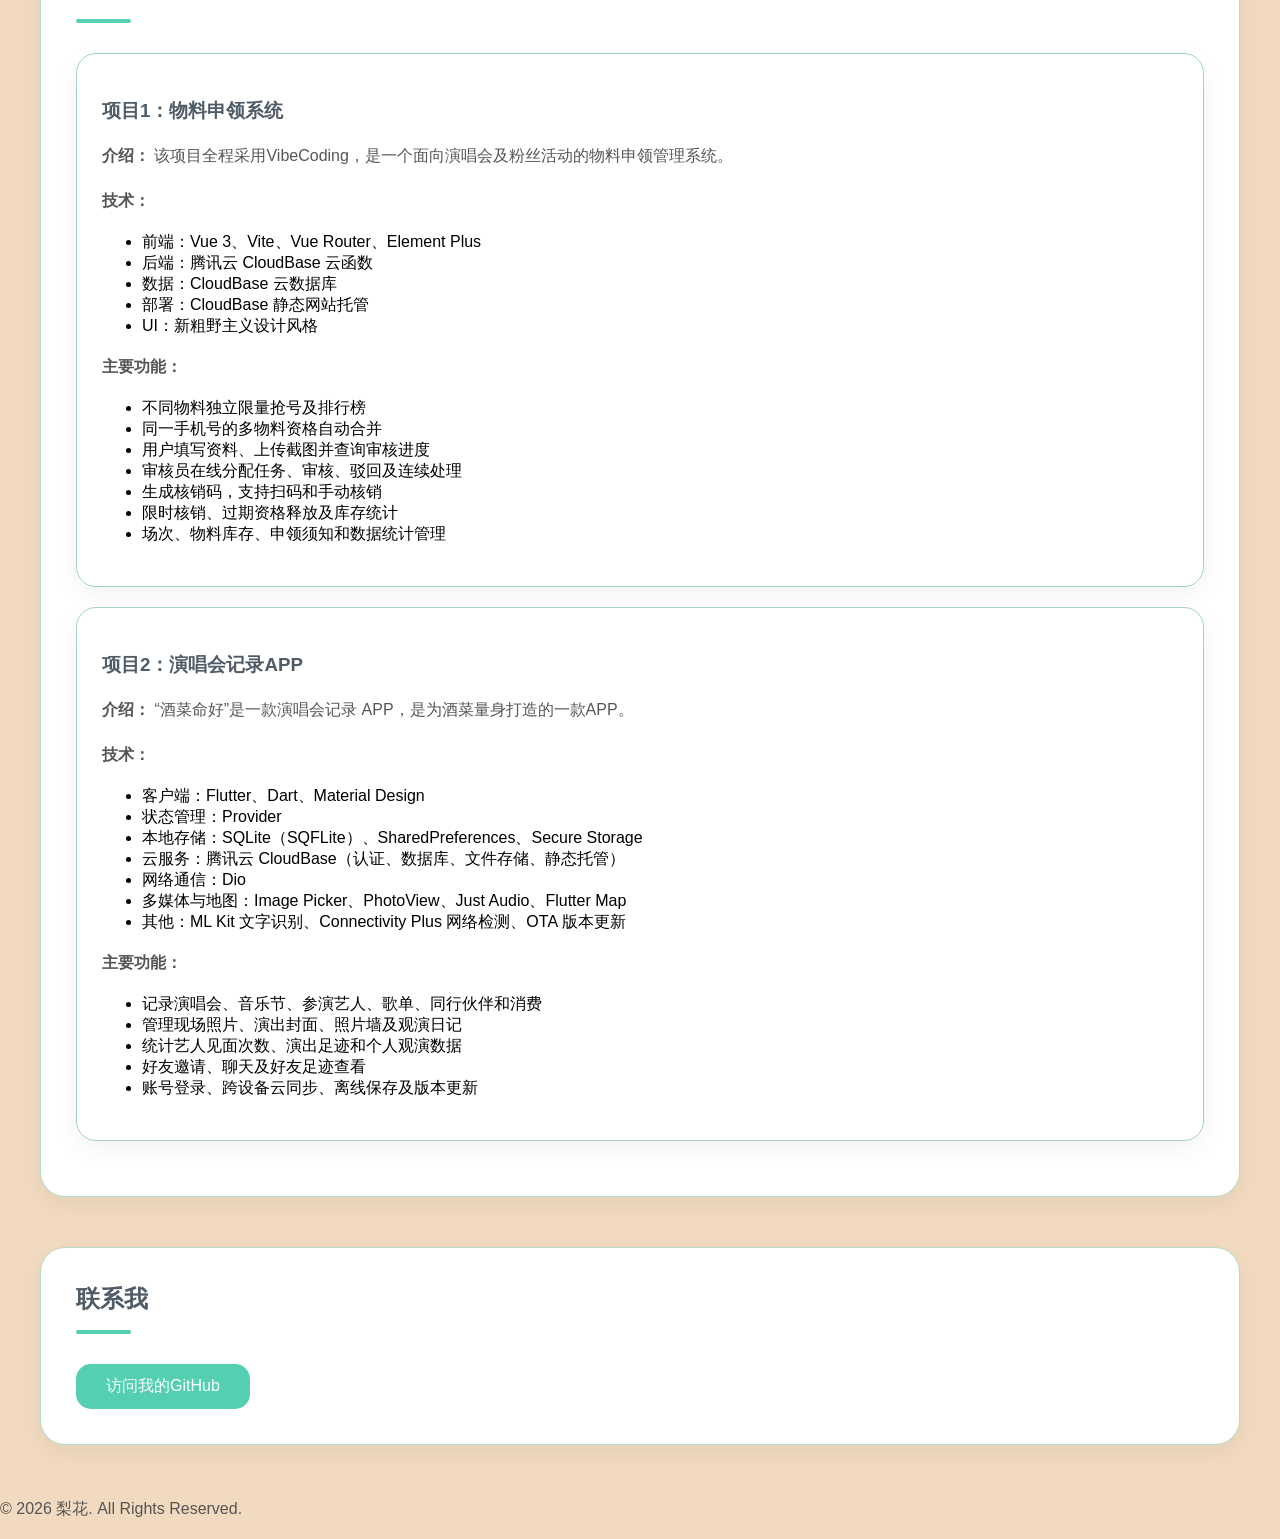
==== commit 33f5af5c: "Add files via upload" ====
--- a/index.html
+++ b/index.html
@@ -8,49 +8,279 @@
 </head>
 <body>
     <header>
-        <img src="./image/avatar.jpg" alt="梨花的头像">
-        <h1>梨花</h1>
-        <p>一个爱看演唱会的计科小登</p>
+        
+        <div class="logo">
+            梨花
+        </div>
+
+        <nav>
+
+            <a href="#about" class="active">
+                关于我
+            </a>
+
+            <a href="#skill">
+                技能
+            </a>
+
+            <a href="#hobby">
+                爱好
+            </a>
+
+            <a href="#contact">
+                联系方式
+            </a>
+
+        </nav>
+
     </header>
+
     <main>
-        <section>
-            <h2>个人介绍</h2>
-
+
+    <section class="hero">
+
+        <div class="hero-text">
+    
+            <h1>
+                你好，
+                我是<span>梨花</span>
+            </h1>
+    
             <p>
-                大二在读，目前有过VibeCoding独立开发一个取号网站和一个演唱会记录APP的项目经历，均采用CloudBase作为后端。目前正在学习前端HTML和CSS，希望能独立开发出一个个人博客。
+                一个爱看演唱会的计科小登
             </p>
+    
+            <p>
+                大二在读，热爱技术与创造，
+                希望通过代码实现有趣的想法。
+            </p>
+    
+            <a href="#about">
+                认识我 →
+            </a>
+    
+        </div>
+        
+        <div class="hero-img-bg"></div>
+
+        <div class="hero-img">
+    
+            <img src="./image/avatar.jpg" alt="梨花的头像">
+    
+        </div>
+    
+        <div class="decoration-circle"></div>
+        <div class="decoration-left"></div>
+        <div class="dot-grid"></div>
+        <div class="hero-ring"></div>
+        <div class="hero-ring ring-small"></div>
+
+    </section>
+
+    <!-- 关于我 + 技能 -->
+    
+        <section class="info">
+            <section class="card" id="about">
+
+                <div class="card-decoration"></div>
+
+                <h2>
+                    个人介绍
+                </h2>
+
+                <div class="title-line"></div>
+
+                <p>
+                    大二在读，目前有过VibeCoding独立开发一个取号网站和一个演唱会记录APP的项目经历，均采用CloudBase作为后端。
+                </p>
+
+                <p>
+                    目前正在学习前端HTML和CSS，希望能独立开发出一个个人博客。
+                </p>
+
+            </section>
+
+            <section class="card" id="skill">
+
+                <div class="card-decoration"></div>
+
+                <h2>
+                    我的技能
+                </h2>
+
+                <div class="title-line"></div>
+
+                <div class="skill-list">
+
+                    <div class="skill-item">
+                
+                        <span class="skill-name">
+                            HTML
+                        </span>
+                
+                        <div class="skill-bar">
+                
+                            <div class="skill-progress html"></div>
+                
+                        </div>
+                
+                    </div>
+                
+                
+                    <div class="skill-item">
+                
+                        <span class="skill-name">
+                            CSS
+                        </span>
+                
+                        <div class="skill-bar">
+                
+                            <div class="skill-progress css"></div>
+                
+                        </div>
+                
+                    </div>
+                
+                
+                    <div class="skill-item">
+                
+                        <span class="skill-name">
+                            Python
+                        </span>
+                
+                        <div class="skill-bar">
+                
+                            <div class="skill-progress python"></div>
+                
+                        </div>
+                
+                    </div>
+                
+                
+                    <div class="skill-item">
+                
+                        <span class="skill-name">
+                            C语言
+                        </span>
+                
+                        <div class="skill-bar">
+                
+                            <div class="skill-progress c"></div>
+                
+                        </div>
+                
+                    </div>
+                
+                </div>
+
+            </section>
+
         </section>
 
-        <section>
-            <h2>我的技能</h2>
-
-            <ul>
-                <li class="tag">HTML（学习中）</li>
-                <li class="tag">CSS（学习中）</li>
-                <li class="tag">Python</li>
-                <li class="tag">C语言</li>
-            </ul>
+        <!-- 爱好 -->
+        
+        <section class="hobby" id="hobby">
+
+            <div class="card-decoration"></div>
+
+            <h2>
+                我的爱好
+            </h2>
+
+            <div class="title-line"></div>
+
+            <div class="hobby-list">
+
+                <div class="hobby-item">
+            
+                    <div class="hobby-icon">
+                        🎶
+                    </div>
+            
+                    <h3>
+                        音乐
+                    </h3>
+            
+                    <p>
+                        Live 是生活的充电站
+                    </p>
+            
+                </div>
+            
+            
+                <div class="hobby-item">
+            
+                    <div class="hobby-icon">
+                        🧳
+                    </div>
+            
+                    <h3>
+                        旅行
+                    </h3>
+            
+                    <p>
+                        去不同的地方看风景
+                    </p>
+            
+                </div>
+            
+            
+                <div class="hobby-item">
+            
+                    <div class="hobby-icon">
+                        📷
+                    </div>
+            
+                    <h3>
+                        摄影
+                    </h3>
+            
+                    <p>
+                        用镜头记录美好瞬间
+                    </p>
+            
+                </div>
+            
+            
+                <div class="hobby-item">
+            
+                    <div class="hobby-icon">
+                        😋
+                    </div>
+            
+                    <h3>
+                        美食
+                    </h3>
+            
+                    <p>
+                        探索美味治愈心情
+                    </p>
+            
+                </div>
+            
+            </div>
+
         </section>
 
-        <section class="about">
-            <h2>我的爱好</h2>
-            <ul>
-                <li class="tag">音乐🎶</li>
-                <li class="tag">旅行🧳</li>
-                <li class="tag">摄影📹</li>
-                <li class="tag">美食😋</li>
-            </ul>
-        </section>
-
-        <section>
-            <h2>我的项目</h2>
+        <section class="projects" id="projects">
+
+            <h2>
+                我的项目
+            </h2>
+
+            <div class="title-line"></div>
+
             <article class="project-card">
 
-                <h3>项目1：物料申领系统</h3>
+                <h3>
+                    项目1：物料申领系统
+                </h3>
+
                 <p>
                     <strong>介绍：</strong>
                     该项目全程采用VibeCoding，是一个面向演唱会及粉丝活动的物料申领管理系统。
                 </p>
+
                 <p>
                     <strong>技术：</strong>
                 </p>
@@ -115,14 +345,27 @@
                 </ul>
 
             </article>
+
         </section>
 
-        <section>
-            <h2>联系我</h2>
-            <a href="https://github.com/" target="_blank" rel="noopener noreferrer">访问我的GitHub</a>
+        <!-- 联系 -->
+        
+        <section class="contact" id="contact">
+
+            <h2>
+                联系我
+            </h2>
+
+            <div class="title-line"></div>
+
+            <a href="https://github.com/" target="_blank" rel="noopener noreferrer">
+                访问我的GitHub
+            </a>
+
         </section>
 
     </main>
+
     <footer>
         <p>
             © 2026 梨花. All Rights Reserved.
@@ -130,4 +373,5 @@
     </footer>
 
 </body>
+
 </html>
--- a/css/style.css
+++ b/css/style.css
@@ -1,152 +1,693 @@
+:root{
+
+    --bg:#F1DABF;
+    --primary:#54CFB2;
+    --light:#A3D5B9;
+    --border:#B5B0AA;
+    --text:#788595;
+    --card:#FFFFFF;
+
+}
+
 *{
+
     box-sizing: border-box;
-}
+
+}
+
 body{
-    background: #54cfb2; 
+
+    background: var(--bg);
     font-family:
     Arial,
     "Microsoft YaHei",
     sans-serif;
+    margin: 0;
+
+}
+
+main{
+
+    max-width: 1200px;
+    margin:auto
+
 }
 
 h1,
 h2,
 h3{
-    color: #003892;
-    text-align: center;
+
+    color: #4f5b66;
+
+}
+
+.card h2,
+.hobby h2,
+.projects h2,
+.contact h2{
+
+text-align:left;
+
 }
 
 h2{
-    border-bottom: 3px solid #0c1f3e;
-    padding-bottom: 10px;
+    margin-top:0;
+    margin-bottom:15px;
 }
 
 p{
+
     color:#555 ;
     line-height: 1.8;
+
 }
 
 header{
+
+    display: flex;
+    justify-content: space-between;
+    align-items: center;
+    max-width: 1200px;
+    margin: 0 auto;
+    padding: 25px 50px;
+    border-bottom:1px solid rgba(120,133,149,.3);
+
+}
+
+.hero{
+
+    display: flex;
+    justify-content: space-between;
+    align-items: center;
+    padding: 80px;
+    margin: 40px 0;
+    border-radius: 30px;
+    background: rgba(255,255,255,0.35);
+    position: relative;
+    overflow: hidden;
+
+}
+
+.hero-img{
+
+    background:#A3D5B9;
+    padding:20px;
+    border-radius:50%;
+    position:relative;
+    z-index:2;
+
+}
+
+.hero-img img{
+
+    width: 320px;
+    height: 320px;
+    border-radius: 50%;
+    border: 10px solid white;
+
+}
+
+.card,
+.hobby,
+.projects,
+.contact{
+
+    background: #FFFFFF;
+    border-radius: 25px;
+    border:1px solid rgba(163,213,185,.8);
+    box-shadow: 0 8px 25px rgba(0,0,0,0.05);
+    padding: 35px;
+    position: relative;
+
+}
+
+section{
+
+    margin:50px 0;
+
+}
+
+nav{
+
+    display: flex;
+    gap: 35px;
+
+}
+nav a{
+
+    background: none;
+    padding: 0;
+    color: #4f5b66;
+    position: relative;
+    font-weight: bold;
+
+}
+
+nav a.active{
+    color:var(--primary);
+    border-bottom:3px solid var(--primary);
+    padding-bottom:10px;
+}
+
+a{
+
+    display: inline-block;
+    color:#4f5b66;
+    text-decoration: none;
+
+}
+
+.hero-text a,
+.contact a{
+
+    background: var(--primary);
+    color: white;
+    padding: 12px 30px;
+    border-radius: 15px;
+
+}
+
+.project-card h3{
+
+    color:#4f5b66;
+    text-align: left;
+
+}
+
+.project-card{
+
+    background:#ffffff;
+    padding:25px;
+    margin:20px 0;
+    border-radius:20px;
+    box-shadow:
+    0 8px 25px rgba(0,0,0,0.05);
+    border: 1px solid #A3D5B9;
+
+}
+
+.info{
+
+    display: flex;
+    gap: 30px;
+
+}
+
+.info .card{
+
+    flex: 1;
+
+}
+
+.skill-list{
+
     display: flex;
     flex-direction: column;
-    align-items: center;
-    gap: 15px;
-
-    max-width: 900px;
-    margin: 30px auto;
-    padding: 50px 20px;
-    border-radius: 15px;
-
-    background: linear-gradient(
-        135deg,
-        #ffffff 0%,
-        #ffffff 20%,
-        #003892 100%
-    );
-}
-
-section{
-    box-shadow:0 10px 30px rgba(0,0,0,0.08);
-    margin: 30px auto;
-    padding: 25px;
-    max-width: 900px;
-    border-radius: 15px;
-    background: linear-gradient(
-            135deg,
-            #ffffff 0%,
-            #ffffff 50%,
-            #54cfb2 100%
-    );
-    border:1px solid rgba(0,0,0,0.05);
-}
-
-header img{
-    width: 150px;
-    height: 150px;
-    border-radius: 50%;
-    border: 5px solid #ffffff;
-    box-shadow: 0 8px 20px rgba(0,0,0,0.2);
-}
-
-a{
-    display: inline-block;
-
-    background:rgba(84, 207, 178, 0.85);
-    color:#000000;
-
-    padding: 10px 20px;
-    border-radius: 20px;
-
-    text-decoration: none;
-}
-
-a:hover{
-    background:rgba(0, 56, 146, 0.85);
-    color: #ffffff ;
-}
-
-.tag{
-    background:rgba(233,77,150,0.7);
-    color:#ffffff;
-    padding: 8px 20px;
-    border-radius: 20px;
-    margin: 10px 0;
-    width: fit-content;
-    list-style-position:inside;
-    transition: 0.3s;
-}
-
-.tag:hover{
-    transform: 
-    translateY(-5px)
-    scale(1.05);
-}
-.about{
+    gap: 22px;
+
+}
+
+.skill-item{
+    display:flex;
+    align-items:center;
+    gap:20px;
+    width:100%;
+}
+
+.skill-name{
+
+    width:70px;
+    color:#4f5b66;
+    font-weight:bold;
+
+}
+
+.skill-bar{
+
+    flex:1;
+    height:14px;
+    background:#B5B0AA;
+    border-radius:20px;
+    overflow:hidden;
+
+}
+
+.skill-progress{
+
+    height:100%;
+    background:#54CFB2;
+    border-radius:20px;
+
+}
+
+.html{
+    width:80%;
+}
+
+.css{
+    width:50%;
+}
+
+.python{
+    width:65%;
+}
+
+.c{
+    width:80%;
+}
+
+.hobby-list{
+    display:flex;
+    justify-content:space-between;
+}
+
+.hobby-item{
+    flex:1;
+    text-align:center;
+    padding:20px;
+}
+
+.hobby-item + .hobby-item{
+    border-left:1px solid rgba(181,176,170,0.5);
+}
+
+.hobby-icon{
+    width:80px;
+    height:80px;
+
+    margin:0 auto 15px;
+
+    border-radius:50%;
+
+    background:rgba(163,213,185,0.55);
+
+    display:flex;
+    justify-content:center;
+    align-items:center;
+
+    font-size:32px;
+}
+
+.hobby-item h3{
+    margin:10px 0 5px;
+    color:#4f5b66;
+}
+
+.hobby-item p{
+    margin:0;
+    color:#788595;
+    line-height:1.5;
+}
+
+.hero-text h1{
+    font-size:64px;
+    line-height:1.15;
+    margin:0 0 25px;
+    color:#4F5B66;
+    text-align: left;
+}
+
+.hero-text h1 span{
+    color:var(--primary);
+}
+
+.hero-text p{
+    color:var(--text);
+}
+
+.hero-text p:first-of-type{
+    font-size:24px;
+    margin-bottom:25px;
+}
+
+.title-line{
+    width:55px;
+    height:4px;
+    background:var(--primary);
+    border-radius:10px;
+    margin-bottom:30px;
+}
+
+.decoration-circle{
+    position:absolute;
+
+    width:80px;
+    height:80px;
+
+    border-radius:50%;
+
+    background:rgba(163,213,185,0.7);
+
+    right:40px;
+    top:35px;
+
+    z-index:0;
+}
+
+.decoration-left{
+    position:absolute;
+
+    width:180px;
+    height:180px;
+
+    border-radius:50%;
+
+    background:rgba(84,207,178,0.35);
+
+    left:-100px;
+    top:100px;
+}
+
+.card-decoration{
+    position:absolute;
+
+    width:40px;
+    height:40px;
+
+    right:25px;
+    top:25px;
+
+    border-radius:10px;
+
+    background:rgba(163,213,185,0.65);
+}
+
+.hero-img-bg{
+    position:absolute;
+
+    width:280px;
+    height:280px;
+
+    right:40px;
+    bottom:30px;
+
+    background:rgba(163,213,185,0.35);
+
+    border-radius:40px;
+
+    transform:rotate(12deg);
+    z-index:1;
+
+}
+
+.dot-grid{
+    position:absolute;
+
+    width:100px;
+    height:80px;
+
+    left:35px;
+    bottom:30px;
 
     background-image:
-        url("../image/1.png"),
-        linear-gradient(
-            135deg,
-            #ffffff 0%,
-            #ffffff 50%,
-            #54cfb2 100%
+        radial-gradient(
+            circle,
+            rgba(84,207,178,0.55) 2px,
+            transparent 2px
         );
 
-    background-repeat:
-        no-repeat,
-        no-repeat;
-
-    background-position:
-        right bottom,
-        center;
-
-    background-size:
-        160px,
-        cover;
-}
-header h1{
-    color:#003892;
-    font-size:42px;
-
-    -webkit-text-stroke:1px white;
-    text-shadow:0 3px 8px rgba(0,0,0,.2);
-}
-header p{
-    font-weight: bold;
-}
-.project-card{
-
-    background:#ffffff;
-
-    padding:20px;
-
-    margin:20px 0;
-
-    border-radius:12px;
-
-    box-shadow:
-    0 5px 15px rgba(0,0,0,0.08);
-
-    border: 2px solid #000000;
+    background-size:15px 15px;
+}
+
+.hero-text{
+    position:relative;
+    z-index:2;
+    max-width:520px;
+}
+
+.hero-ring{
+    position:absolute;
+
+    width:220px;
+    height:220px;
+
+    border:2px solid rgba(84,207,178,0.35);
+
+    border-radius:50%;
+
+    left:-130px;
+    bottom:-70px;
+}
+
+.ring-small{
+    width:170px;
+    height:170px;
+
+    left:-105px;
+    bottom:-45px;
+
+    border-color:rgba(163,213,185,0.45);
+}
+
+/* =========================
+   手机端响应式
+   屏幕宽度小于768px时生效
+========================= */
+
+@media (max-width:768px){
+
+
+
+    /* ===== 顶部导航 ===== */
+
+    header{
+
+        flex-direction:column;
+
+        gap:20px;
+
+        padding:20px;
+
+    }
+
+
+
+    nav{
+
+        flex-wrap:wrap;
+
+        justify-content:center;
+
+        gap:20px;
+
+    }
+
+
+
+
+    /* ===== Hero区域 ===== */
+
+    .hero{
+
+        flex-direction:column;
+
+        padding:40px 20px;
+
+        text-align:center;
+
+    }
+
+
+
+    .hero-text{
+
+        max-width:100%;
+
+    }
+
+
+
+    .hero-text h1{
+
+        font-size:42px;
+
+        text-align:center;
+
+    }
+
+
+
+    .hero-text p:first-of-type{
+
+        font-size:20px;
+
+    }
+
+
+
+    .hero-img{
+
+        margin-top:30px;
+
+    }
+
+
+
+    .hero-img img{
+
+        width:220px;
+
+        height:220px;
+
+    }
+
+
+
+
+    /* ===== 装饰元素缩小 ===== */
+
+
+    .hero-img-bg{
+
+        width:180px;
+
+        height:180px;
+
+    }
+
+
+
+    .decoration-circle{
+
+        width:50px;
+
+        height:50px;
+
+        right:20px;
+
+    }
+
+
+
+    .dot-grid{
+
+        transform:scale(.7);
+
+    }
+
+
+
+
+    /* ===== 个人介绍 + 技能 ===== */
+
+
+    .info{
+
+        flex-direction:column;
+
+        gap:20px;
+
+    }
+
+
+
+    .card,
+    .hobby,
+    .projects,
+    .contact{
+
+        padding:20px;
+
+        border-radius:20px;
+
+    }
+
+
+
+
+    /* ===== 技能条 ===== */
+
+
+    .skill-item{
+
+        gap:10px;
+
+    }
+
+
+
+    .skill-name{
+
+        width:55px;
+
+        font-size:14px;
+
+    }
+
+
+
+
+    /* ===== 爱好区域 ===== */
+
+
+    .hobby-list{
+
+        flex-wrap:wrap;
+
+    }
+
+
+
+    .hobby-item{
+
+        flex:50%;
+
+        padding:15px;
+
+    }
+
+
+
+    .hobby-item:nth-child(3){
+
+        border-left:none;
+
+    }
+
+
+
+    .hobby-icon{
+
+        width:60px;
+
+        height:60px;
+
+        font-size:25px;
+
+    }
+
+
+
+
+    /* ===== 项目区域 ===== */
+
+
+    .project-card{
+
+        padding:20px;
+
+    }
+
+
+
+    .project-card ul{
+
+        padding-left:20px;
+
+    }
+
+
+
+
+    /* ===== 按钮 ===== */
+
+
+    .hero-text a,
+    .contact a{
+
+        padding:10px 25px;
+
+    }
+
 
 }
